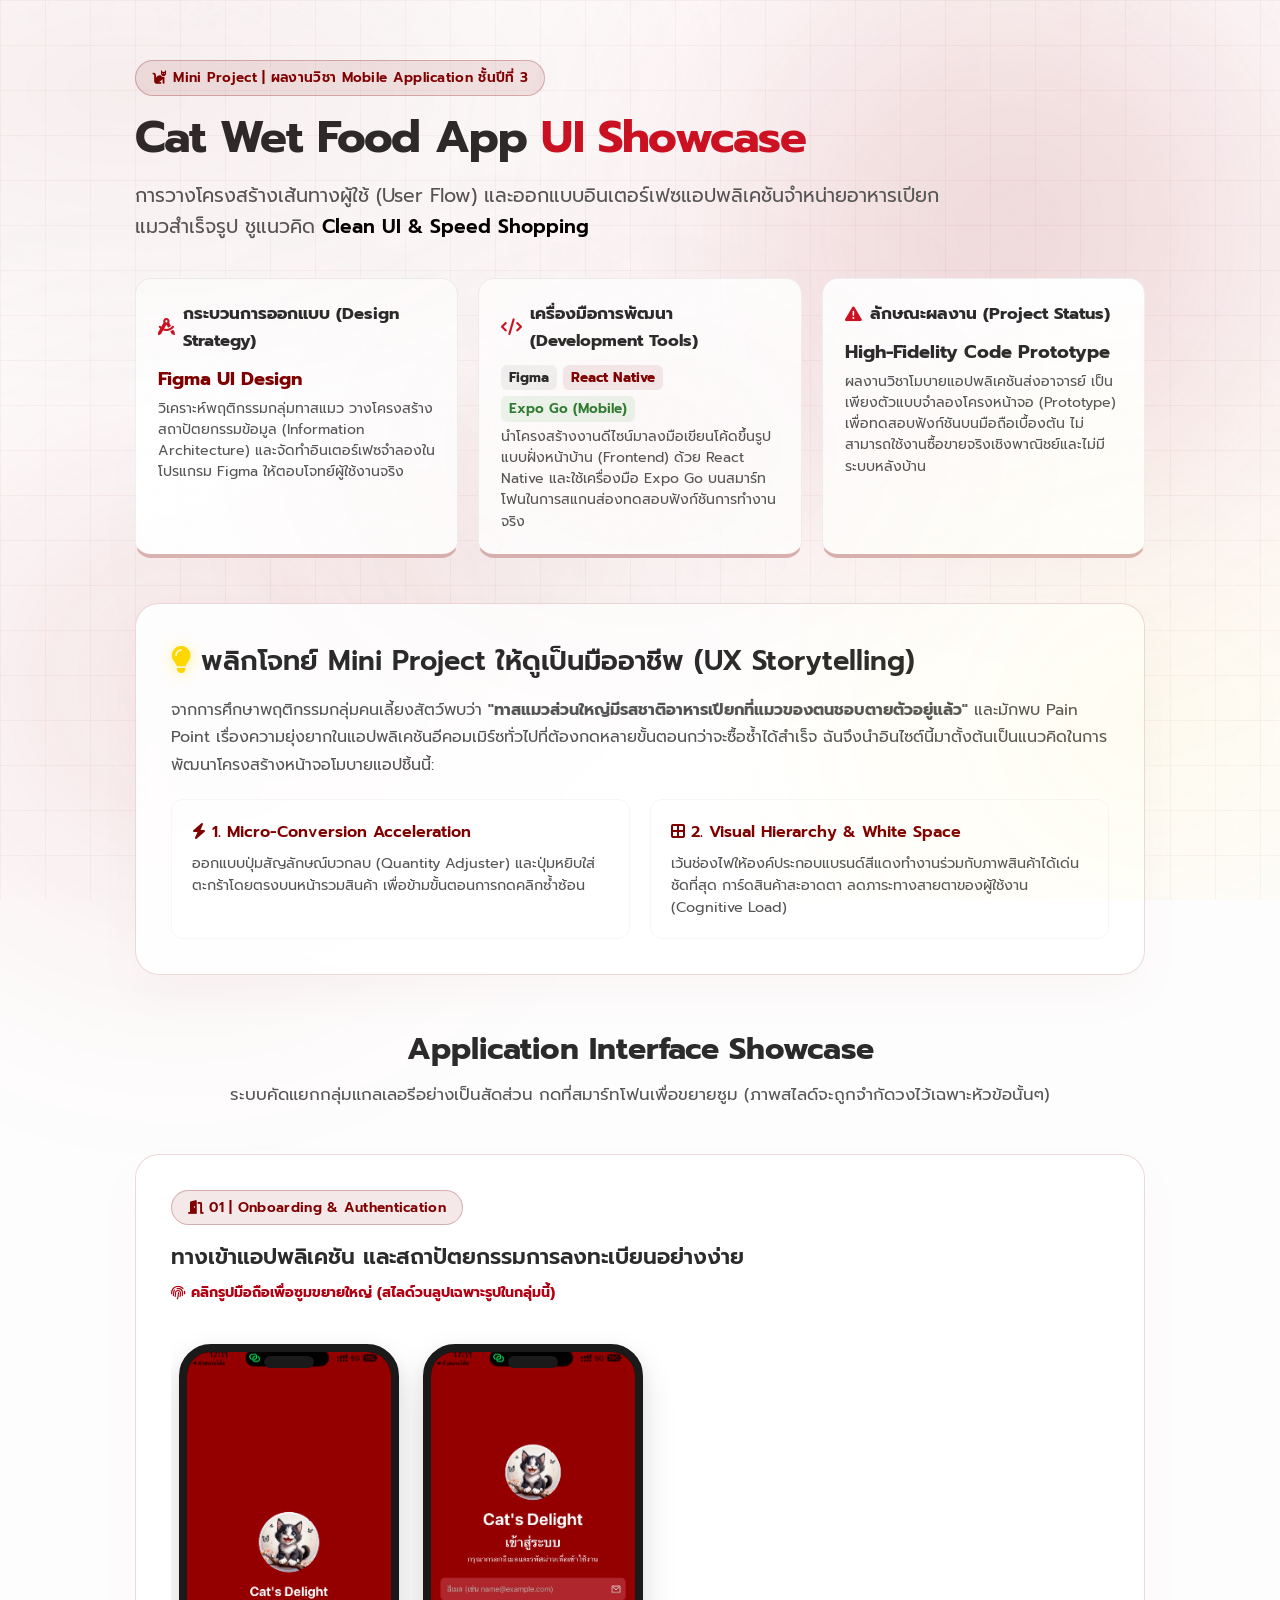
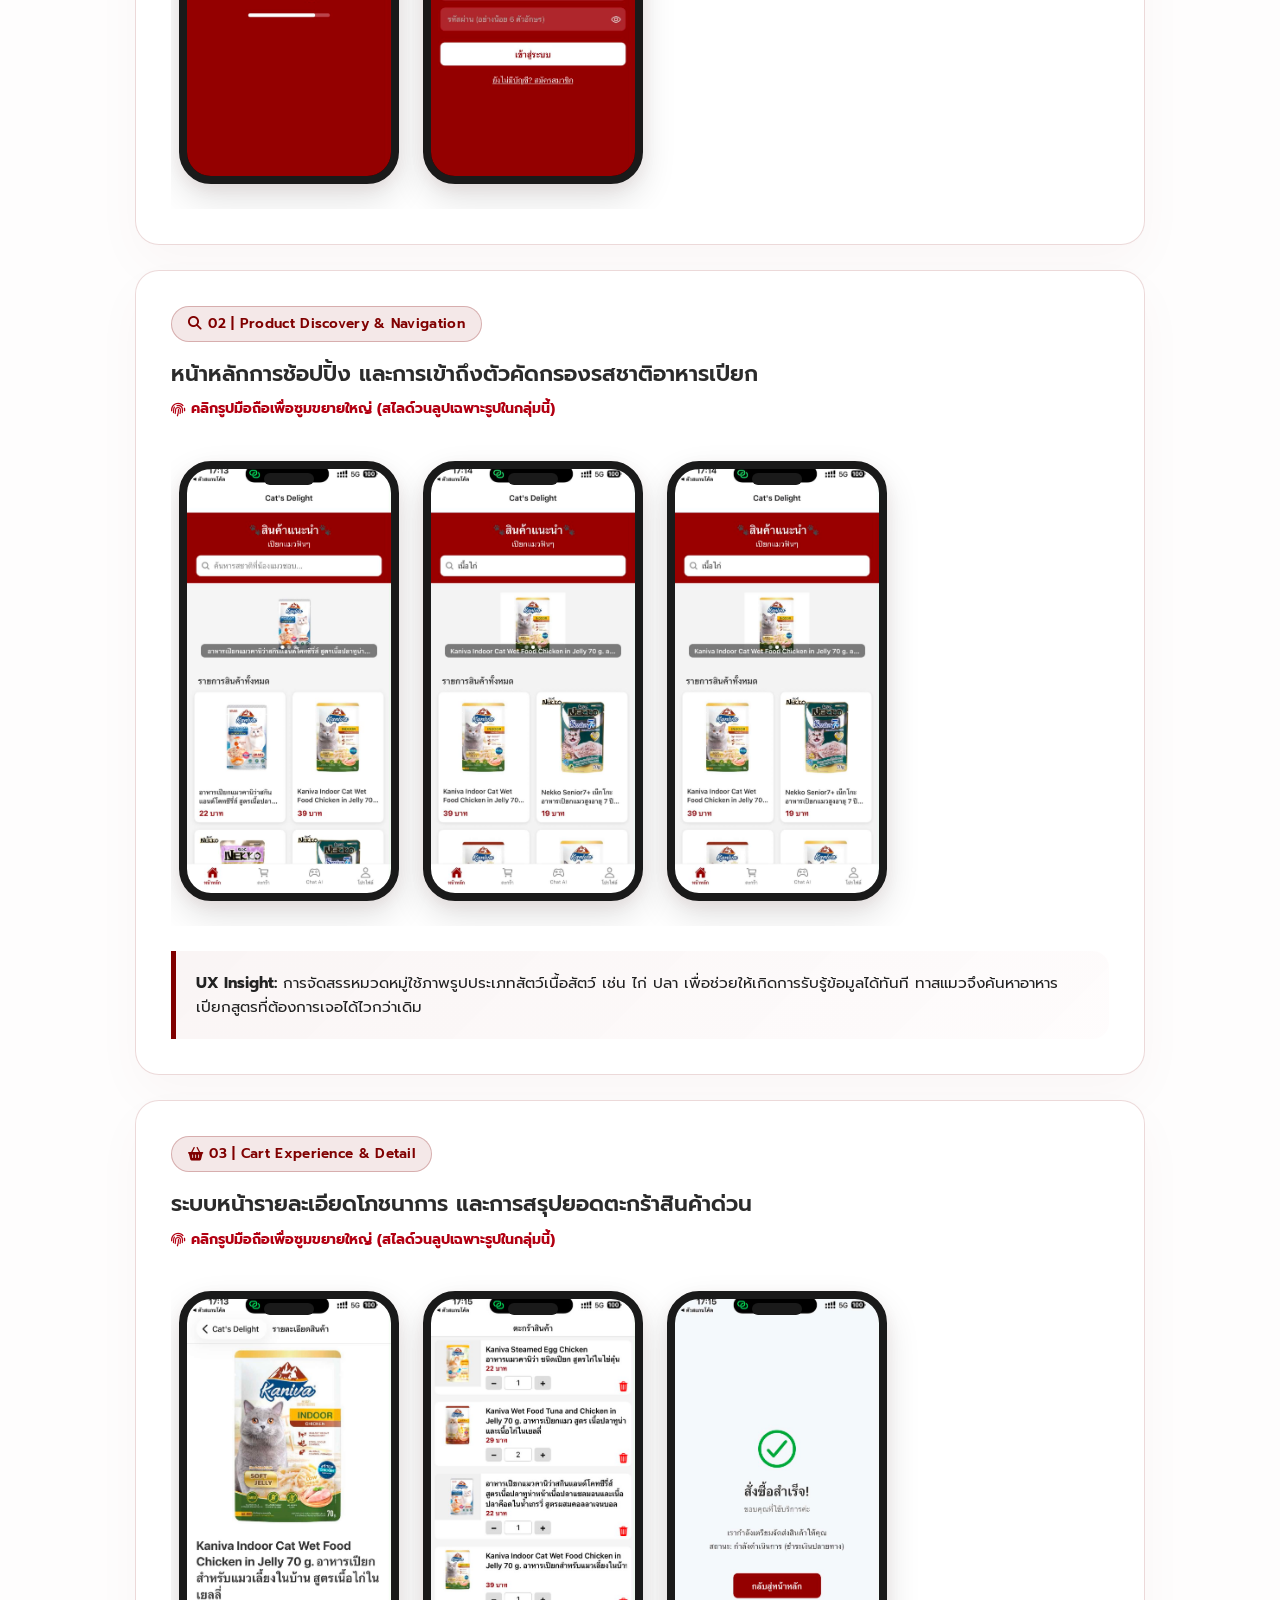
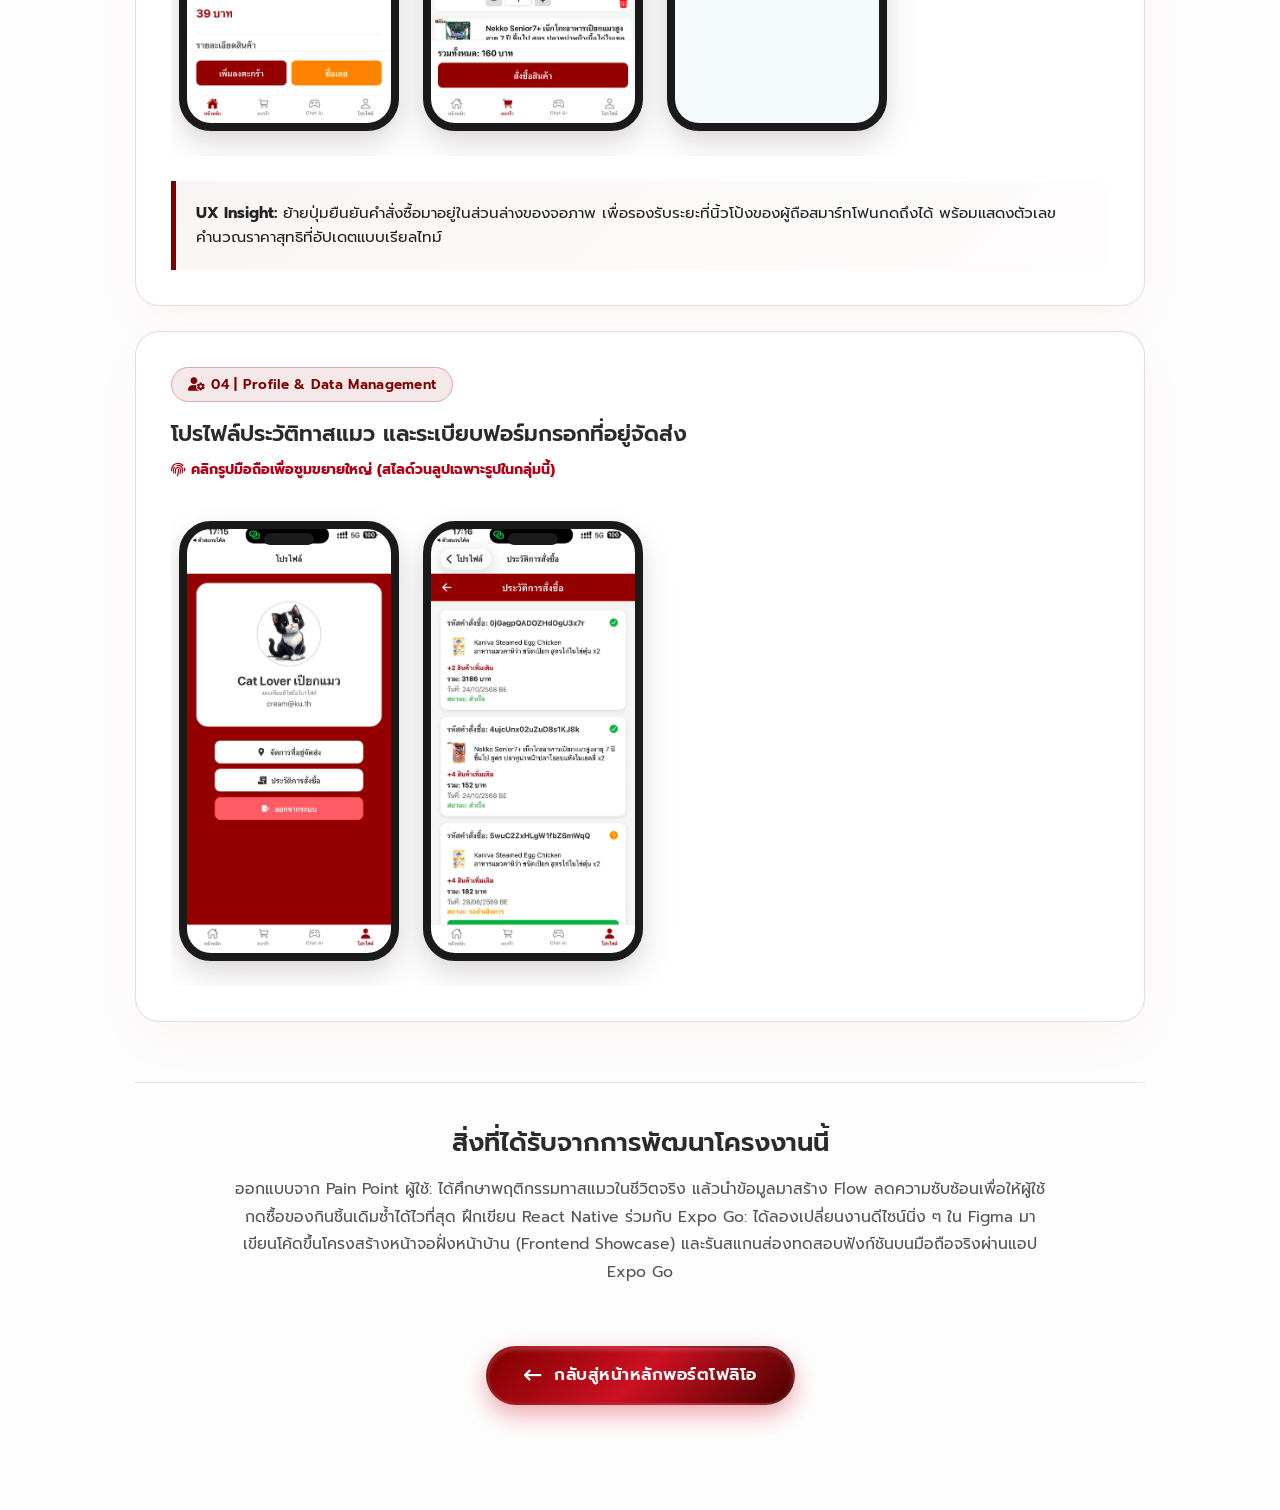
==== project-petfood.html @ 8b627452 "Add files via upload" ====
<!DOCTYPE html>
<html lang="th">
<head>
    <meta charset="UTF-8">
    <meta name="viewport" content="width=device-width, initial-scale=1.0">
    <title>Project: Mobile Application - Cat Wet Food Shop</title>
    <link rel="stylesheet" href="style.css">
    <link rel="preconnect" href="https://fonts.googleapis.com">
    <link rel="preconnect" href="https://fonts.gstatic.com" crossorigin>
    <link href="https://fonts.googleapis.com/css2?family=Prompt:wght@300;400;500;600;700&display=swap" rel="stylesheet">
    <link rel="stylesheet" href="https://cdnjs.cloudflare.com/ajax/libs/font-awesome/6.4.0/css/all.min.css">
    <style>
        /* ================= PREMIUM RED & WHITE INTERACTIVE THEME (ULTRA VISIBILITY) ================= */
        :root {
            --pet-red-dark: #4a0000;
            --pet-red: #800000;
            --pet-red-light: #cc1122;
            --pet-red-glow: rgba(204, 17, 34, 0.3);
            --bg-light: #fefdfd;
            --text-dark: #111111;
            --text-muted: #444444;
            --glass-bg: rgba(255, 255, 255, 0.88);
            --glass-border: rgba(128, 0, 0, 0.15); /* ปรับกรอบกระจกให้เข้มขึ้น */
        }

        body {
            background-color: var(--bg-light);
            color: var(--text-dark);
            font-family: 'Prompt', sans-serif;
            overflow-x: hidden;
            position: relative;
        }

        /* ================= HIGH-END LIVE BACKGROUND ANIMATIONS (ENHANCED CONTRAST) ================= */
        /* ปรับสีบลอบออร่า (Liquid Mesh Blobs) ให้เข้มข้นขึ้น เพิ่มความเด่นชัดในการมองเห็น */
        .pro-bg-glow {
            position: fixed;
            border-radius: 50%;
            filter: blur(120px); /* ลด blur ลงเล็กน้อยเพื่อให้สีเกาะกลุ่มเข้มขึ้น */
            z-index: -2;
            opacity: 0.85; /* เพิ่มความทึบแสงจาก 0.6 เป็น 0.85 ให้เห็นอนิเมชันวิ่งชัดเจน */
            mix-blend-mode: multiply;
            pointer-events: none;
        }
        .pro-blob-1 {
            width: 700px;
            height: 700px;
            background: radial-gradient(circle, rgba(128,0,0,0.22) 0%, rgba(204,11,34,0.08) 60%, rgba(255,255,255,0) 100%);
            top: -120px;
            right: -80px;
            animation: fluidMove1 20s infinite alternate ease-in-out;
        }
        .pro-blob-2 {
            width: 600px;
            height: 600px;
            background: radial-gradient(circle, rgba(204,11,34,0.16) 0%, rgba(128,0,0,0.06) 50%, rgba(255,255,255,0) 100%);
            bottom: -80px;
            left: -120px;
            animation: fluidMove2 25s infinite alternate ease-in-out;
        }
        .pro-blob-3 {
            width: 450px;
            height: 450px;
            background: radial-gradient(circle, rgba(128,0,0,0.14) 0%, rgba(255,255,255,0) 70%);
            top: 35%;
            left: 20%;
            animation: fluidMove1 16s infinite alternate-reverse ease-in-out;
        }

        @keyframes fluidMove1 {
            0% { transform: translate(0px, 0px) scale(1) rotate(0deg); }
            50% { transform: translate(70px, -50px) scale(1.15) rotate(120deg); }
            100% { transform: translate(-40px, 60px) scale(0.9) rotate(240deg); }
        }
        @keyframes fluidMove2 {
            0% { transform: translate(0px, 0px) scale(1.15) rotate(0deg); }
            50% { transform: translate(-60px, 70px) scale(0.85) rotate(-90deg); }
            100% { transform: translate(50px, -40px) scale(1.08) rotate(180deg); }
        }

        /* ปรับตารางเส้นกริดให้เข้มขึ้น ชัดเจนแบบโปร (Cyber Mesh Backdrop) */
        .cyber-grid-overlay {
            position: fixed;
            top: 0;
            left: 0;
            width: 100%;
            height: 100%;
            background-image: linear-gradient(rgba(128, 0, 0, 0.035) 1px, transparent 1px), linear-gradient(90deg, rgba(128, 0, 0, 0.035) 1px, transparent 1px);
            background-size: 45px 45px;
            z-index: -1;
            pointer-events: none;
            animation: gridScroll 35s linear infinite; /* เร่งความเร็วขึ้นนิดหน่อยให้เห็นการเคลื่อนตัว */
        }
        @keyframes gridScroll {
            0% { background-position: 0 0; }
            100% { background-position: 0 1000px; }
        }

        /* ปรับไอคอนลอยละล่องให้เข้มขึ้น ชัดเจนขึ้น (Interactive Flying Floating Particles) */
        .floating-cat-icon {
            position: fixed;
            color: rgba(128, 0, 0, 0.09); /* เพิ่ม Opacity จาก 0.03 เป็น 0.09 มองเห็นเป็นรูปร่างชัดขึ้นมาก */
            pointer-events: none;
            z-index: -1;
            animation: floatAnim 14s infinite linear;
        }
        @keyframes floatAnim {
            0% { transform: translateY(110vh) rotate(0deg) translateX(0); opacity: 0; }
            10% { opacity: 1; }
            90% { opacity: 1; }
            100% { transform: translateY(-10vh) rotate(360deg) translateX(60px); opacity: 0; }
        }

        /* ================= LAYOUT & CARDS GLASSMORPHISM ================= */
        .glass-card {
            background: var(--glass-bg);
            backdrop-filter: blur(18px);
            -webkit-backdrop-filter: blur(18px);
            border: 1px solid var(--glass-border);
            border-radius: 24px;
            padding: 35px;
            box-shadow: 0 20px 50px rgba(128, 0, 0, 0.03);
            transition: all 0.4s cubic-bezier(0.165, 0.84, 0.44, 1);
            position: relative;
            overflow: hidden;
        }
        /* ลำแสงวิ่งพาด (Light Ray Hover Effect) ปรับให้เห็นชัดเจนขึ้น */
        .glass-card::before {
            content: '';
            position: absolute;
            top: 0;
            left: -100%;
            width: 100%;
            height: 100%;
            background: linear-gradient(90deg, transparent, rgba(255, 255, 255, 0.6), transparent);
            transition: 0.5s ease-in-out;
        }
        .glass-card:hover::before {
            left: 100%;
        }
        .glass-card:hover {
            transform: translateY(-6px);
            box-shadow: 0 35px 70px rgba(128, 0, 0, 0.08);
            border-color: rgba(128, 0, 0, 0.35); /* เร่งสีขอบตอน hover ให้เข้มเด่น */
        }

        .pet-tag {
            background: rgba(128, 0, 0, 0.09);
            color: var(--pet-red);
            border: 1px solid rgba(128, 0, 0, 0.25);
            padding: 6px 16px;
            border-radius: 30px;
            font-size: 0.85rem;
            display: inline-flex;
            align-items: center;
            gap: 6px;
            margin-bottom: 15px;
            font-weight: 600;
            letter-spacing: 0.3px;
        }

        /* Meta Grid Enhancement */
        .project-meta-grid {
            display: grid;
            grid-template-columns: repeat(auto-fit, minmax(240px, 1fr));
            gap: 20px;
            margin: 35px 0;
        }
        .meta-card {
            background: rgba(255, 255, 255, 0.95);
            border: 1px solid rgba(0, 0, 0, 0.06);
            border-radius: 16px;
            padding: 22px;
            transition: all 0.3s cubic-bezier(0.175, 0.885, 0.32, 1.275);
            border-bottom: 4px solid rgba(128, 0, 0, 0.3);
        }
        .meta-card:hover {
            transform: translateY(-5px) scale(1.025);
            border-bottom-color: var(--pet-red-light);
            box-shadow: 0 15px 35px rgba(128, 0, 0, 0.1);
        }

        /* UX Highlight Interactive Callout */
        .ux-insight-box {
            background: linear-gradient(135deg, rgba(128,0,0,0.04) 0%, rgba(204,17,34,0.01) 100%);
            border-left: 5px solid var(--pet-red);
            padding: 20px;
            margin-top: 25px;
            border-radius: 0 16px 16px 0;
            color: #222222;
            font-size: 0.95rem;
            position: relative;
        }

        /* ================= HORIZONTAL SMARTPHONE FRAME CAROUSEL ================= */
        .mobile-carousel-container {
            display: flex;
            gap: 24px;
            overflow-x: auto;
            padding: 25px 8px;
            scrollbar-width: thin;
            -webkit-overflow-scrolling: touch;
            scroll-snap-type: x proximity;
        }
        .mobile-carousel-container::-webkit-scrollbar {
            height: 8px;
        }
        .mobile-carousel-container::-webkit-scrollbar-track {
            background: rgba(0,0,0,0.04);
            border-radius: 10px;
        }
        .mobile-carousel-container::-webkit-scrollbar-thumb {
            background: rgba(128,0,0,0.25); /* เพิ่มความเข้มแถบสกรอลล์ให้มองเห็นชัดขึ้น */
            border-radius: 10px;
            transition: all 0.3s;
        }
        .mobile-carousel-container::-webkit-scrollbar-thumb:hover {
            background: var(--pet-red-light);
        }

        /* กรอบจำลองสมาร์ทโฟนระดับ High-End */
        .mobile-phone-frame {
            height: 440px;
            width: 220px;
            flex-shrink: 0;
            background: #000000;
            border: 8px solid #1a1a1a; 
            border-radius: 32px;
            overflow: hidden;
            box-shadow: 0 15px 35px rgba(0, 0, 0, 0.12), 0 5px 15px rgba(128, 0, 0, 0.06);
            cursor: pointer;
            transition: all 0.4s cubic-bezier(0.165, 0.84, 0.44, 1);
            position: relative;
            scroll-snap-align: start;
        }
        .mobile-phone-frame::after {
            content: '';
            position: absolute;
            top: 4px;
            left: 50%;
            transform: translateX(-50%);
            width: 50px;
            height: 12px;
            background: #1a1a1a;
            border-radius: 10px;
            z-index: 10;
        }
        .mobile-phone-frame:hover {
            transform: translateY(-8px) scale(1.03);
            border-color: #111;
            box-shadow: 0 25px 50px rgba(128, 0, 0, 0.22), 0 0 0 4px var(--pet-red-glow);
        }
        .mobile-phone-frame img {
            width: 100%;
            height: 100%;
            object-fit: cover;
            transition: transform 0.5s ease;
        }
        .mobile-phone-frame:hover img {
            transform: scale(1.02);
        }

        /* Gallery Sections Separation Styling */
        .screenshot-item {
            margin-bottom: 25px;
        }

        /* ปรับอนิเมชันข้อความกะพริบแจ้งเตือน ให้สีแดงเข้มขึ้นกระตุ้นสายตาเด่นชัดมาก */
        .action-hint {
            color: #b30012; 
            font-size: 0.88rem;
            font-weight: 700;
            margin-bottom: 15px;
            display: inline-flex;
            align-items: center;
            gap: 6px;
            animation: pulseGlow 1.8s infinite alternate;
        }
        @keyframes pulseGlow {
            0% { opacity: 0.65; transform: translateX(0); filter: drop-shadow(0 0 0px transparent); }
            100% { opacity: 1; transform: translateX(5px); filter: drop-shadow(0 2px 4px rgba(179,0,18,0.2)); }
        }

        /* ================= PREMIUM BACK TO HOME BUTTON (COLORFUL & VIBRANT) ================= */
        .bottom-nav-container {
            margin-top: 60px;
            display: flex;
            justify-content: center;
            align-items: center;
            padding-bottom: 20px;
        }
        .btn-back-home {
            display: inline-flex;
            align-items: center;
            gap: 12px;
            background: linear-gradient(135deg, #800000 0%, #cc1122 50%, #4a0000 100%);
            color: #ffffff !important;
            text-decoration: none;
            padding: 14px 36px;
            border-radius: 50px;
            font-weight: 600;
            font-size: 1.05rem;
            letter-spacing: 0.5px;
            box-shadow: 0 10px 25px rgba(204, 17, 34, 0.35), inset 0 2px 4px rgba(255, 255, 255, 0.2);
            transition: all 0.4s cubic-bezier(0.175, 0.885, 0.32, 1.275);
            border: 2px solid rgba(255, 255, 255, 0.1);
            position: relative;
            overflow: hidden;
        }
        .btn-back-home::before {
            content: '';
            position: absolute;
            top: 0;
            left: -100%;
            width: 100%;
            height: 100%;
            background: linear-gradient(90deg, transparent, rgba(255, 255, 255, 0.3), transparent);
            transition: 0.6s ease;
        }
        .btn-back-home:hover::before {
            left: 100%;
        }
        .btn-back-home:hover {
            transform: translateY(-5px) scale(1.04);
            box-shadow: 0 15px 35px rgba(204, 17, 34, 0.5), 0 0 0 4px rgba(204, 17, 34, 0.25);
            background: linear-gradient(135deg, #cc1122 0%, #800000 50%, #cc1122 100%);
        }
        .btn-back-home i {
            transition: transform 0.3s ease;
            font-size: 1.1rem;
        }
        .btn-back-home:hover i {
            transform: translateX(-6px);
        }

    </style>
</head>
<body>

    <!-- Professional Live Animated Ambient Backgrounds -->
    <div class="cyber-grid-overlay"></div>
    <div class="pro-bg-glow pro-blob-1"></div>
    <div class="pro-bg-glow pro-blob-2"></div>
    <div class="pro-bg-glow pro-blob-3"></div>

    <!-- Generated Flying Ambient Icons via JavaScript below -->
    <div id="ambient-particles-container"></div>

    <main class="container" style="max-width: 1050px; margin: 0 auto; padding: 60px 20px;">
        


        <!-- Header Hero Profile Area -->
        <section class="project-header" style="margin-bottom: 45px;">
            <span class="pet-tag"><i class="fa-solid fa-cat"></i> Mini Project | ผลงานวิชา Mobile Application ชั้นปีที่ 3</span>
            <h1 style="font-size: 2.8rem; font-weight: 700; margin-bottom: 15px; color: var(--text-main); letter-spacing: -0.8px; line-height: 1.2;">
                Cat Wet Food App <span style="color: var(--pet-red-light);">UI Showcase</span>
            </h1>
            <p style="font-size: 1.2rem; color: var(--text-light); max-width: 820px; line-height: 1.65; font-weight: 400;">
                การวางโครงสร้างเส้นทางผู้ใช้ (User Flow) และออกแบบอินเตอร์เฟซแอปพลิเคชันจำหน่ายอาหารเปียกแมวสำเร็จรูป ชูแนวคิด <span style="font-weight:600; color:#000;">Clean UI & Speed Shopping</span> 
            
                                                <div class="project-meta-grid">
                <div class="meta-card">
                    <h4 style="color: var(--text-main); margin-bottom: 10px; font-weight: 700; font-size: 1.05rem; display: flex; align-items: center; gap: 8px;">
                        <i class="fa-solid fa-compass-drafting" style="color: var(--pet-red-light);"></i> กระบวนการออกแบบ (Design Strategy)
                    </h4>
                    <p style="font-weight: 700; color: var(--pet-red); font-size: 1.15rem; margin-bottom: 4px;">Figma UI Design</p>
                    <p style="font-size: 0.88rem; font-weight: 400; color: var(--text-light); line-height: 1.5;">วิเคราะห์พฤติกรรมกลุ่มทาสแมว วางโครงสร้างสถาปัตยกรรมข้อมูล (Information Architecture) และจัดทำอินเตอร์เฟซจำลองในโปรแกรม Figma ให้ตอบโจทย์ผู้ใช้งานจริง</p>
                </div>
                <div class="meta-card">
                    <h4 style="color: var(--text-main); margin-bottom: 10px; font-weight: 700; font-size: 1.05rem; display: flex; align-items: center; gap: 8px;">
                        <i class="fa-solid fa-code" style="color: var(--pet-red-light);"></i> เครื่องมือการพัฒนา (Development Tools)
                    </h4>
                    <p style="font-weight: 700; font-size: 1.12rem; color: var(--text-main); margin-bottom: 4px; display: flex; flex-wrap: wrap; gap: 6px;">
                        <span style="background: rgba(0,0,0,0.05); padding: 2px 8px; border-radius: 6px; font-size: 0.85rem;">Figma</span>
                        <span style="background: rgba(128,0,0,0.08); color: var(--pet-red); padding: 2px 8px; border-radius: 6px; font-size: 0.85rem;">React Native</span>
                        <span style="background: rgba(76, 175, 80, 0.1); color: #2e7d32; padding: 2px 8px; border-radius: 6px; font-size: 0.85rem; font-weight: 600;">Expo Go (Mobile)</span>
                    </p>
                    <p style="font-size: 0.88rem; color: var(--text-light); line-height: 1.5;">นำโครงสร้างงานดีไซน์มาลงมือเขียนโค้ดขึ้นรูปแบบฝั่งหน้าบ้าน (Frontend) ด้วย React Native และใช้เครื่องมือ Expo Go บนสมาร์ทโฟนในการสแกนส่องทดสอบฟังก์ชันการทำงานจริง</p>
                </div>
                <div class="meta-card">
                    <h4 style="color: var(--text-main); margin-bottom: 10px; font-weight: 700; font-size: 1.05rem; display: flex; align-items: center; gap: 8px;">
                        <i class="fa-solid fa-triangle-exclamation" style="color: var(--pet-red-light);"></i> ลักษณะผลงาน (Project Status)
                    </h4>
                    <p style="font-weight: 700; font-size: 1.15rem; color: var(--text-main); margin-bottom: 4px;">High-Fidelity Code Prototype</p>
                    <p style="font-size: 0.88rem; color: var(--text-light); line-height: 1.5;">ผลงานวิชาโมบายแอปพลิเคชันส่งอาจารย์ เป็นเพียงตัวแบบจำลองโครงหน้าจอ (Prototype) เพื่อทดสอบฟังก์ชันบนมือถือเบื้องต้น ไม่สามารถใช้งานซื้อขายจริงเชิงพาณิชย์และไม่มีระบบหลังบ้าน</p>
                </div>
            </div>
        </section>

        <!-- UX Problem Solving Block -->
        <section class="glass-card" style="margin-bottom: 50px;">
            <h2 style="font-size: 1.7rem; color: var(--text-main); margin-bottom: 15px; font-weight: 600; display: flex; align-items: center; gap: 10px;">
                <i class="fa-solid fa-lightbulb" style="color: #FFD700; filter: drop-shadow(0 2px 8px rgba(255,215,0,0.4));"></i> พลิกโจทย์ Mini Project ให้ดูเป็นมืออาชีพ (UX Storytelling)
            </h2>
            <p style="margin-bottom: 15px; color: var(--text-light); line-height: 1.7;">
                จากการศึกษาพฤติกรรมกลุ่มคนเลี้ยงสัตว์พบว่า <strong>"ทาสแมวส่วนใหญ่มีรสชาติอาหารเปียกที่แมวของตนชอบตายตัวอยู่แล้ว"</strong> และมักพบ Pain Point เรื่องความยุ่งยากในแอปพลิเคชันอีคอมเมิร์ซทั่วไปที่ต้องกดหลายขั้นตอนกว่าจะซื้อซ้ำได้สำเร็จ ฉันจึงนำอินไซต์นี้มาตั้งต้นเป็นแนวคิดในการพัฒนาโครงสร้างหน้าจอโมบายแอปชิ้นนี้:
            </p>
            <div style="display: grid; grid-template-columns: repeat(auto-fit, minmax(280px, 1fr)); gap: 20px; margin-top: 20px;">
                <div style="background: rgba(255,255,255,0.6); padding: 20px; border-radius: 12px; border: 1px solid rgba(0,0,0,0.03);">
                    <h5 style="color: var(--pet-red); font-weight: 600; margin-bottom: 8px; font-size: 1rem;"><i class="fa-solid fa-bolt"></i> 1. Micro-Conversion Acceleration</h5>
                    <p style="font-size: 0.9rem; color: var(--text-light); line-height: 1.5;">ออกแบบปุ่มสัญลักษณ์บวกลบ (Quantity Adjuster) และปุ่มหยิบใส่ตะกร้าโดยตรงบนหน้ารวมสินค้า เพื่อข้ามขั้นตอนการกดคลิกซ้ำซ้อน</p>
                </div>
                <div style="background: rgba(255,255,255,0.6); padding: 20px; border-radius: 12px; border: 1px solid rgba(0,0,0,0.03);">
                    <h5 style="color: var(--pet-red); font-weight: 600; margin-bottom: 8px; font-size: 1rem;"><i class="fa-solid fa-border-all"></i> 2. Visual Hierarchy & White Space</h5>
                    <p style="font-size: 0.9rem; color: var(--text-light); line-height: 1.5;">เว้นช่องไฟให้องค์ประกอบแบรนด์สีแดงทำงานร่วมกับภาพสินค้าได้เด่นชัดที่สุด การ์ดสินค้าสะอาดตา ลดภาระทางสายตาของผู้ใช้งาน (Cognitive Load)</p>
                </div>
            </div>
        </section>

        <!-- Directory Directory Catalog Section -->
        <section class="project-showcase">
            <h2 style="font-size: 1.9rem; text-align: center; margin-bottom: 8px; font-weight: 700; color: var(--text-main);">
                Application Interface Showcase
            </h2>
            <p style="text-align: center; color: var(--text-light); margin-bottom: 45px; font-size: 1.05rem;">
                ระบบคัดแยกกลุ่มแกลเลอรีอย่างเป็นสัดส่วน กดที่สมาร์ทโฟนเพื่อขยายซูม (ภาพสไลด์จะถูกจำกัดวงไว้เฉพาะหัวข้อนั้นๆ)
            </p>

            <div class="screenshot-gallery">

                <!-- 01 | Onboarding & Authentication Flow -->
                <div class="glass-card screenshot-item" data-gallery-group="01">
                    <span class="pet-tag"><i class="fa-solid fa-door-open"></i> 01 | Onboarding & Authentication</span>
                    <h3 style="color: var(--text-main); margin-bottom: 6px; font-size: 1.35rem; font-weight: 600;">ทางเข้าแอปพลิเคชัน และสถาปัตยกรรมการลงทะเบียนอย่างง่าย</h3>
                    <p class="action-hint"><i class="fa-solid fa-fingerprint"></i> คลิกรูปมือถือเพื่อซูมขยายใหญ่ (สไลด์วนลูปเฉพาะรูปในกลุ่มนี้)</p>
                    
                    <div class="mobile-carousel-container">
                        <div class="mobile-phone-frame"><img src="imacat/แมวโหลด.jpg" alt="Onboarding Screen - หน้าจอเปิดต้อนรับแสดงเอกลักษณ์แบรนด์"></div>
                        <div class="mobile-phone-frame"><img src="imacat/เข้าสู่ระบบแมว.jpg" alt="Login Screen - หน้าต่างเข้าสู่ระบบเน้นความคลีน สบายตา กรอกข้อมูลสั้นกระชับ"></div>
                    </div>
                
                        
                </div>

                <!-- 02 | Product Discovery & Merchandising -->
                <div class="glass-card screenshot-item" data-gallery-group="02">
                    <span class="pet-tag"><i class="fa-solid fa-magnifying-glass"></i> 02 | Product Discovery & Navigation</span>
                    <h3 style="color: var(--text-main); margin-bottom: 6px; font-size: 1.35rem; font-weight: 600;">หน้าหลักการช้อปปิ้ง และการเข้าถึงตัวคัดกรองรสชาติอาหารเปียก</h3>
                    <p class="action-hint"><i class="fa-solid fa-fingerprint"></i> คลิกรูปมือถือเพื่อซูมขยายใหญ่ (สไลด์วนลูปเฉพาะรูปในกลุ่มนี้)</p>
                    
                    <div class="mobile-carousel-container">
                        <div class="mobile-phone-frame"><img src="imacat/หน้าแรก.jpg" alt="Home Store Screen - หน้าร้านค้าหลักพร้อมสไลเดอร์แบนเนอร์โปรโมชัน"></div>
                        <div class="mobile-phone-frame"><img src="imacat/ค้นหา.jpg" alt="Category Grid - เมนูฟิลเตอร์อัจฉริยะ คัดแยกตามประเภทเนื้อสัตว์และสูตรโภชนาการ"></div>
                        <div class="mobile-phone-frame"><img src="imacat/ค้นหา.jpg" alt="Product Search Listing - หน้ารายการสินค้าผลลัพธ์การค้นหา จัดเรียงแบบกริดคู่อ่านง่าย"></div>
                    </div>
                    
                    <div class="ux-insight-box">
                        <strong>UX Insight:</strong> การจัดสรรหมวดหมู่ใช้ภาพรูปประเภทสัตว์เนื้อสัตว์ เช่น ไก่ ปลา  เพื่อช่วยให้เกิดการรับรู้ข้อมูลได้ทันที ทาสแมวจึงค้นหาอาหารเปียกสูตรที่ต้องการเจอได้ไวกว่าเดิม
                    </div>
                </div>

                <!-- 03 | Transactional Smart Cart -->
                <div class="glass-card screenshot-item" data-gallery-group="03">
                    <span class="pet-tag"><i class="fa-solid fa-basket-shopping"></i> 03 | Cart Experience & Detail</span>
                    <h3 style="color: var(--text-main); margin-bottom: 6px; font-size: 1.35rem; font-weight: 600;">ระบบหน้ารายละเอียดโภชนาการ และการสรุปยอดตะกร้าสินค้าด่วน</h3>
                    <p class="action-hint"><i class="fa-solid fa-fingerprint"></i> คลิกรูปมือถือเพื่อซูมขยายใหญ่ (สไลด์วนลูปเฉพาะรูปในกลุ่มนี้)</p>
                    
                    <div class="mobile-carousel-container">
                        <div class="mobile-phone-frame"><img src="imacat/รายละเอียดอาการแมว.jpg" alt="Product Detail Screen - หน้าจอข้อมูลสินค้า แจกแจงสารอาหารชัดเจน"></div>
                        <div class="mobile-phone-frame"><img src="imacat/ตะกร้า.jpg" alt="Shopping Cart - ตะกร้าสินค้าสรุปราคารวมสุทธิและพร้อมสั่งซื้อ"></div>
                        <div class="mobile-phone-frame"><img src="imacat/ซื้อสำเร็จ.jpg" alt="Shopping Cart  - หน้าจอที่แสดงบอกใช้ผู้ใช้ให้ทราบว่าได้ทำการสั่งซื้อแล้วรอจ่ายตังปลายทางและรับของได้เลย"></div>
                    </div>
                    
                    <div class="ux-insight-box">
                        <strong>UX Insight:</strong> ย้ายปุ่มยืนยันคำสั่งซื้อมาอยู่ในส่วนล่างของจอภาพ เพื่อรองรับระยะที่นิ้วโป้งของผู้ถือสมาร์ทโฟนกดถึงได้ พร้อมแสดงตัวเลขคำนวณราคาสุทธิที่อัปเดตแบบเรียลไทม์
                    </div>
                </div>

                <!-- 04 | User Dashboard & Personalization -->
                <div class="glass-card screenshot-item" data-gallery-group="04">
                    <span class="pet-tag"><i class="fa-solid fa-user-gear"></i> 04 | Profile & Data Management</span>
                    <h3 style="color: var(--text-main); margin-bottom: 6px; font-size: 1.35rem; font-weight: 600;">โปรไฟล์ประวัติทาสแมว และระเบียบฟอร์มกรอกที่อยู่จัดส่ง</h3>
                    <p class="action-hint"><i class="fa-solid fa-fingerprint"></i> คลิกรูปมือถือเพื่อซูมขยายใหญ่ (สไลด์วนลูปเฉพาะรูปในกลุ่มนี้)</p>
                    
                    <div class="mobile-carousel-container">
                        <div class="mobile-phone-frame"><img src="imacat/โปรไฟล์.jpg" alt="User Profile Hub - ศูนย์รวมข้อมูลบัญชีผู้ใช้งาน ประวัติการซื้อ และการตั้งค่าความปลอดภัย"></div>
                        <div class="mobile-phone-frame"><img src="imacat/ประวัติการซื้อเปียก.jpg" alt="หน้าประวัติการสั่งซื้อของลูกค้า"></div>
                    </div>
                    
                </div>

            </div>
        </section>

        <!-- Project conclusion -->
        <section style="margin-top: 60px; padding-top: 40px; border-top: 1px solid rgba(128,0,0,0.1); text-align: center;" class="screenshot-item">
            <h3 style="font-size: 1.6rem; color: var(--text-main); margin-bottom: 12px; font-weight: 600;">สิ่งที่ได้รับจากการพัฒนาโครงงานนี้</h3>
            <p style="max-width: 820px; margin: 0 auto; color: var(--text-light); line-height: 1.75; font-size: 0.98rem;">
                ออกแบบจาก Pain Point ผู้ใช้: ได้ศึกษาพฤติกรรมทาสแมวในชีวิตจริง แล้วนำข้อมูลมาสร้าง Flow ลดความซับซ้อนเพื่อให้ผู้ใช้กดซื้อของกินชิ้นเดิมซ้ำได้ไวที่สุด ฝึกเขียน React Native ร่วมกับ Expo Go: ได้ลองเปลี่ยนงานดีไซน์นิ่ง ๆ ใน Figma มาเขียนโค้ดขึ้นโครงสร้างหน้าจอฝั่งหน้าบ้าน (Frontend Showcase) และรันสแกนส่องทดสอบฟังก์ชันบนมือถือจริงผ่านแอป Expo Go 
            </p>
        </section>


        <!-- New Colorful & Vibrant Back to Home Button at the bottom -->
        <div class="bottom-nav-container screenshot-item">
            <a href="index.html" class="btn-back-home">
                <i class="fa-solid fa-arrow-left-long"></i> กลับสู่หน้าหลักพอร์ตโฟลิโอ
            </a>
        </div>
    </main>

    <!-- ================= PREMIUM LIGHTBOX MODAL WITH GROUP ISOLATION ================= -->
    <div id="lightboxModal" style="display: none; position: fixed; z-index: 99999; top: 0; left: 0; width: 100%; height: 100%; background-color: rgba(15, 10, 10, 0.97); justify-content: center; align-items: center; user-select: none; backdrop-filter: blur(12px); -webkit-backdrop-filter: blur(12px);">
        <span id="closeLightbox" style="position: absolute; top: 25px; right: 35px; color: #fff; font-size: 45px; font-weight: 300; cursor: pointer; transition: 0.25s; z-index: 100000;" onmouseover="this.style.color='var(--pet-red-light)'; this.style.transform='scale(1.1)'" onmouseout="this.style.color='#fff'; this.style.transform='scale(1)'">&times;</span>
        
        <a id="prevLightbox" style="position: absolute; left: 25px; color: #fff; font-size: 24px; font-weight: bold; cursor: pointer; padding: 15px; background: rgba(255,255,255,0.06); border: 1px solid rgba(255,255,255,0.1); border-radius: 50%; width: 55px; height: 55px; display: flex; justify-content: center; align-items: center; text-decoration: none; transition: 0.25s; z-index: 100000;" onmouseover="this.style.background='var(--pet-red-light)'; this.style.borderColor='var(--pet-red-light)';" onmouseout="this.style.background='rgba(255,255,255,0.06)'; this.style.borderColor='rgba(255,255,255,0.1)';">&#10094;</a>
        
        <div style="max-width: 85%; max-height: 85%; display: flex; flex-direction: column; align-items: center; justify-content: center;">
            <img id="lightboxImg" src="" alt="" style="max-width: 100%; max-height: 75vh; height: auto; object-fit: contain; border-radius: 20px; box-shadow: 0 25px 60px rgba(0,0,0,0.6); border: 6px solid #1c1c1c;">
            <div id="lightboxCaption" style="color: #f7fafc; margin-top: 20px; font-size: 1.02rem; text-align: center; font-family: 'Prompt', sans-serif; line-height: 1.6; max-width: 600px; font-weight: 400; filter: drop-shadow(0 2px 4px rgba(0,0,0,0.5));"></div>
        </div>
        
        <a id="nextLightbox" style="position: absolute; right: 25px; color: #fff; font-size: 24px; font-weight: bold; cursor: pointer; padding: 15px; background: rgba(255,255,255,0.06); border: 1px solid rgba(255,255,255,0.1); border-radius: 50%; width: 55px; height: 55px; display: flex; justify-content: center; align-items: center; text-decoration: none; transition: 0.25s; z-index: 100000;" onmouseover="this.style.background='var(--pet-red-light)'; this.style.borderColor='var(--pet-red-light)';" onmouseout="this.style.background='rgba(255,255,255,0.06)'; this.style.borderColor='rgba(255,255,255,0.1)';">&#10095;</a>
    </div>

    <!-- ================= PRO SCRIPT LOGIC ENGINE ================= -->
    <script>
        document.addEventListener("DOMContentLoaded", function() {
            // ---- 1. AMBIENT PARTICLES EFFECTS GENERATOR ----
            const particlesContainer = document.getElementById("ambient-particles-container");
            const icons = ["fa-cat", "fa-heart", "fa-paw", "fa-fish"];
            
            for(let i = 0; i < 18; i++) { // เพิ่มจำนวนอนุภาคเล็กน้อย
                const particle = document.createElement("i");
                const randomIcon = icons[Math.floor(Math.random() * icons.length)];
                particle.className = `fa-solid ${randomIcon} floating-cat-icon`;
                
                particle.style.left = `${Math.random() * 100}vw`;
                particle.style.fontSize = `${Math.random() * (35 - 16) + 16}px`;
                particle.style.animationDuration = `${Math.random() * (22 - 11) + 11}s`;
                particle.style.animationDelay = `${Math.random() * 6}s`;
                particle.style.opacity = `${Math.random() * (0.1 - 0.04) + 0.04}`;
                
                particlesContainer.appendChild(particle);
            }

            // ---- 2. ISOLATED LIGHTBOX ENGINE CAROUSEL ----
            const modal = document.getElementById("lightboxModal");
            const lightboxImg = document.getElementById("lightboxImg");
            const lightboxCaption = document.getElementById("lightboxCaption");
            const closeBtn = document.getElementById("closeLightbox");
            const prevBtn = document.getElementById("prevLightbox");
            const nextBtn = document.getElementById("nextLightbox");
            
            let currentGroupImages = [];
            let currentIndex = 0;
            
            const cardSections = document.querySelectorAll(".screenshot-item[data-gallery-group]");
            
            cardSections.forEach(section => {
                const frames = Array.from(section.querySelectorAll(".mobile-phone-frame img"));
                const groupTitle = section.querySelector(".pet-tag").textContent;
                
                frames.forEach((img, index) => {
                    img.parentElement.addEventListener("click", () => {
                        currentGroupImages = frames;
                        currentIndex = index;
                        openLightbox(groupTitle);
                    });
                });
            });
            
            function openLightbox(groupTitle) {
                if (currentGroupImages.length === 0) return;
                
                const activeImg = currentGroupImages[currentIndex];
                lightboxImg.src = activeImg.src;
                
                lightboxCaption.innerHTML = `
                    <span style="color:#ff4d4d; font-weight:600; font-size:0.9rem; letter-spacing:0.5px; text-transform:uppercase; background:rgba(255,255,255,0.08); padding:2px 10px; border-radius:10px; display:inline-block; margin-bottom:6px;">${groupTitle}</span><br>
                    <span style="font-weight:500; color:#fff;">${activeImg.alt || 'ภาพหน้าจออินเตอร์เฟซ'}</span><br>
                    <span style="font-size:0.82rem; color:#a0aec0; display:inline-block; margin-top:5px;">สไลด์หน้าย่อยที่ ${currentIndex + 1} จากทั้งหมด ${currentGroupImages.length} รูป</span>
                `;
                
                modal.style.display = "flex";
                document.body.style.overflow = "hidden";
            }
            
            function closeLightbox() {
                modal.style.display = "none";
                document.body.style.overflow = "auto";
            }
            
            function nextImage() {
                if (currentGroupImages.length === 0) return;
                currentIndex = (currentIndex + 1) % currentGroupImages.length;
                
                const currentSection = currentGroupImages[currentIndex].closest(".screenshot-item");
                const title = currentSection ? currentSection.querySelector(".pet-tag").textContent : "";
                openLightbox(title);
            }
            
            function prevImage() {
                if (currentGroupImages.length === 0) return;
                currentIndex = (currentIndex - 1 + currentGroupImages.length) % currentGroupImages.length;
                
                const currentSection = currentGroupImages[currentIndex].closest(".screenshot-item");
                const title = currentSection ? currentSection.querySelector(".pet-tag").textContent : "";
                openLightbox(title);
            }
            
            closeBtn.addEventListener("click", closeLightbox);
            nextBtn.addEventListener("click", nextImage);
            prevBtn.addEventListener("click", prevImage);
            
            modal.addEventListener("click", function(e) {
                if (e.target === modal) closeLightbox();
            });
            
            document.addEventListener("keydown", function(e) {
                if (modal.style.display === "flex") {
                    if (e.key === "Escape") closeLightbox();
                    if (e.key === "ArrowRight") nextImage();
                    if (e.key === "ArrowLeft") prevImage();
                }
            });
        });
    </script>
</body>
</html>
---- style.css ----
/* ================= VARIABLES & RESET ================= */
:root {
    --primary-color: #800000; /* แดงเลือดหมู */
    --primary-light: #a31526;
    --white: #ffffff;
    --bg-color: #fcfcfc;
    --text-main: #2b2b2b;
    --text-light: #555555;
    --gold: #FFD700;
    --gold-glow: rgba(255, 215, 0, 0.5);
}

* {
    margin: 0;
    padding: 0;
    box-sizing: border-box;
    font-family: 'Prompt', sans-serif;
    scroll-behavior: smooth;
}

body {
    background-color: var(--bg-color);
    color: var(--text-main);
    line-height: 1.6;
    overflow-x: hidden;
}

/* ================= HIGH-END LIQUID AURORA BACKGROUND ================= */
.bg-blob {
    position: fixed;
    border-radius: 50%;
    filter: blur(130px);
    z-index: -1;
    opacity: 0.4;
}

.blob-1 {
    width: 550px;
    height: 550px;
    background: radial-gradient(circle, #ff3344 0%, transparent 75%);
    top: -120px;
    left: -120px;
    animation: liquid-1 20s infinite alternate ease-in-out;
}

.blob-2 {
    width: 650px;
    height: 650px;
    background: radial-gradient(circle, var(--gold) 0%, transparent 75%);
    bottom: -150px;
    right: -150px;
    animation: liquid-2 24s infinite alternate ease-in-out;
    animation-delay: -6s;
}

.blob-3 {
    width: 450px;
    height: 450px;
    background: radial-gradient(circle, #a31526 0%, transparent 70%);
    top: 35%;
    left: 25%;
    opacity: 0.25;
    animation: liquid-3 18s infinite alternate ease-in-out;
    animation-delay: -3s;
}

@keyframes liquid-1 {
    0% { transform: translate(0, 0) scale(1) rotate(0deg); }
    100% { transform: translate(100px, 60px) scale(1.15) rotate(90deg); }
}
@keyframes liquid-2 {
    0% { transform: translate(0, 0) scale(1) rotate(0deg); }
    100% { transform: translate(-120px, -80px) scale(1.2) rotate(-90deg); }
}
@keyframes liquid-3 {
    0% { transform: translate(0, 0) scale(1); border-radius: 50%; }
    100% { transform: translate(-50px, 80px) scale(0.9); border-radius: 40% 60% 50% 50%; }
}

/* ================= GLASSMORPHISM ================= */
.glass-effect {
    background: rgba(255, 255, 255, 0.75) !important;
    backdrop-filter: blur(15px);
    -webkit-backdrop-filter: blur(15px);
    border: 1px solid rgba(255, 255, 255, 0.6) !important;
}

.glass-effect-contact {
    background: rgba(255, 255, 255, 0.9) !important;
    backdrop-filter: blur(10px);
    border: 1px solid rgba(255, 255, 255, 0.2);
}

h1, h2, h3, h4 {
    color: var(--primary-color);
}

/* ================= NAVIGATION BAR ================= */
.top-nav {
    position: fixed;
    top: 20px;
    right: 30px;
    z-index: 1000;
}

.top-nav ul {
    list-style: none;
    display: flex;
    gap: 20px;
    background: rgba(255, 255, 255, 0.85);
    padding: 10px 24px;
    border-radius: 30px;
    box-shadow: 0 8px 32px rgba(128, 0, 0, 0.06);
    backdrop-filter: blur(10px);
    -webkit-backdrop-filter: blur(10px);
    border: 1px solid rgba(255, 255, 255, 0.4);
}

.top-nav a {
    text-decoration: none;
    color: #333;
    font-weight: 600;
    font-size: 0.85rem;
    transition: all 0.3s ease;
    display: inline-block;
    letter-spacing: 0.5px;
}

.top-nav a:hover {
    color: var(--primary-color);
    transform: translateY(-1px);
}

/* ================= TYPOGRAPHY & COMMON ================= */
.gradient-text {
    font-size: 4.5rem;
    font-weight: 800;
    background: linear-gradient(45deg, var(--primary-color), #ff4d4d);
    -webkit-background-clip: text;
    -webkit-text-fill-color: transparent;
    margin-bottom: 0.1rem;
    letter-spacing: -2px;
    transform: translateX(-25px); 
    display: inline-block;
}

.role-text {
    font-size: 2rem;
    color: var(--text-light);
    margin-bottom: 1rem;
    font-weight: 600;
    transform: translateX(-25px);
}

.typed-cursor {
    color: var(--primary-color);
    font-size: 2rem;
}

.section-title {
    text-align: center;
    font-size: 2.5rem;
    margin-bottom: 2rem;
    position: relative;
    padding-top: 4rem;
}

.section-title::after {
    content: '';
    width: 60px;
    height: 4px;
    background-color: var(--gold);
    display: block;
    margin: 10px auto 0;
    border-radius: 2px;
}

.section-subtitle {
    text-align: center;
    color: var(--text-light);
    margin-bottom: 3rem;
}

/* ================= BUTTONS ================= */
.btn {
    display: inline-block;
    padding: 10px 26px;
    border-radius: 30px;
    text-decoration: none;
    font-weight: 600;
    transition: all 0.3s ease;
    cursor: pointer;
    border: none;
    font-size: 0.95rem;
}

.btn-gold {
    background: linear-gradient(135deg, var(--primary-color), var(--primary-light));
    color: var(--white);
    border: 2px solid var(--gold);
    box-shadow: 0 5px 15px var(--gold-glow);
    margin-right: 12px;
}

.btn-gold:hover {
    box-shadow: 0 8px 25px var(--gold);
    transform: translateY(-3px) scale(1.02);
}

.btn-outline {
    background: transparent;
    color: var(--primary-color);
    border: 2px solid var(--primary-color);
}
.btn-outline:hover {
    background: var(--primary-color);
    color: var(--white);
}

.btn-figma {
    background-color: #2c2c2c;
    color: white;
    border: 2px solid #2c2c2c;
}
.btn-figma:hover {
    background-color: #000;
    border-color: #000;
}

/* ================= HERO SECTION ================= */
.hero-section {
    min-height: 100vh;
    display: flex;
    align-items: center;
    justify-content: center;
    padding: 60px 5% 20px;
    background: transparent;
}

.hero-container {
    display: flex;
    max-width: 1200px;
    width: 100%;
    align-items: center;
    gap: 3rem;
    z-index: 2;
}

.hero-left {
    flex: 1;
    position: relative;
}

.slider {
    position: relative;
    width: 100%;
    max-width: 350px; 
    height: 450px; 
    margin: auto;
    border-radius: 25px;
    overflow: hidden;
    box-shadow: 0 20px 40px rgba(0,0,0,0.12);
    border: 5px solid rgba(255,255,255,0.8);
    background: rgba(255,255,255,0.3); /* ใส่พื้นหลังนิดๆ เผื่อรูปเล็กลงจะได้ไม่โล่ง */
}

.slide {
    width: 100%;
    height: 100%;
    object-fit: cover; /* คอมพิวเตอร์จอใหญ่ยังใช้ cover ได้ปกติ */
    position: absolute;
    opacity: 0;
    transition: opacity 0.6s ease-in-out;
}

.slide.active {
    opacity: 1;
}

.slider-btn {
    position: absolute;
    top: 50%;
    transform: translateY(-50%);
    background: rgba(255, 255, 255, 0.4);
    backdrop-filter: blur(5px);
    color: var(--primary-color);
    border: none;
    padding: 10px 15px;
    cursor: pointer;
    font-size: 16px;
    border-radius: 50%;
    transition: 0.3s;
}
.slider-btn:hover { background: var(--primary-color); color: white; }
.slider-btn.prev { left: 12px; }
.slider-btn.next { right: 12px; }

.hero-right {
    flex: 1.6;
}

.intro-box {
    padding: 1.25rem 1.75rem; 
    border-radius: 20px;
    margin-bottom: 1.25rem; 
}

.intro-box h3 {
    font-size: 1.35rem;
    margin-bottom: 0.3rem;
}

.intro-box .subtitle {
    color: var(--primary-color);
    font-weight: 500;
    margin-bottom: 0.75rem;
    font-size: 0.95rem;
}

.intro-box .desc {
    margin-bottom: 0.75rem;
    color: var(--text-light);
    text-align: justify;
    font-size: 0.92rem;
}

.btn-group {
    margin-top: 1rem;
    transform: translateX(0);
}

/* ================= ABOUT SECTION ================= */
.about-section {
    padding: 0 5% 4rem;
    max-width: 1200px;
    margin: 0 auto;
    position: relative;
    z-index: 2;
}

.cards-container {
    display: flex;
    gap: 2rem;
    flex-wrap: wrap;
}

.info-card {
    flex: 1;
    min-width: 300px;
    padding: 2.5rem;
    border-radius: 20px;
    box-shadow: 0 10px 30px rgba(0,0,0,0.04);
    border-top: 5px solid var(--primary-color) !important;
}

.info-card h3 {
    margin-bottom: 1.5rem;
    border-bottom: 1px solid rgba(0,0,0,0.08);
    padding-bottom: 10px;
}

.info-card ul {
    list-style: none;
}

.info-card ul li {
    margin-bottom: 15px;
}

.highlight {
    font-weight: 700;
    color: var(--primary-color);
    font-size: 1.2rem;
}

.timeline .year {
    display: inline-block;
    margin-top: 10px;
    background: rgba(128, 0, 0, 0.08);
    padding: 6px 12px;
    border-radius: 8px;
    color: var(--primary-color);
    font-weight: 600;
}

/* Education timeline with logo */
.timeline-with-logo {
    display: flex;
    align-items: flex-start;
    justify-content: space-between;
    gap: 1rem;
    margin-bottom: 1.5rem;
    padding-bottom: 1.5rem;
    border-bottom: 1px solid rgba(0,0,0,0.06);
}
.timeline-with-logo:last-child {
    border-bottom: none;
    margin-bottom: 0;
    padding-bottom: 0;
}
.timeline-text {
    flex: 1;
}
.timeline-text h4 {
    margin-bottom: 0.3rem;
}
.edu-logo {
    width: 80px;
    height: 80px;
    object-fit: contain;
    flex-shrink: 0;
    margin-top: 2px;
    filter: drop-shadow(0 2px 6px rgba(0,0,0,0.1));
}

/* ================= SKILLS SECTION ================= */
.skills-section {
    padding: 0 5% 4rem;
    max-width: 1200px;
    margin: 0 auto;
    position: relative;
    z-index: 2;
}

.skills-container {
    display: flex;
    flex-direction: column;
    gap: 2rem;
}

.skill-group {
    padding: 2rem;
    border-radius: 20px;
    box-shadow: 0 5px 20px rgba(0,0,0,0.02);
}

.skill-group h3 {
    font-size: 1.2rem;
    margin-bottom: 1.5rem;
    color: var(--primary-color);
}

.skill-tags {
    display: flex;
    flex-wrap: wrap;
    gap: 12px;
}

.skill-tags span {
    padding: 10px 20px;
    background: rgba(255,255,255,0.8);
    border: 1px solid rgba(0,0,0,0.04);
    border-radius: 30px;
    font-size: 0.95rem;
    font-weight: 500;
    box-shadow: 0 4px 10px rgba(0,0,0,0.01);
    transition: all 0.3s cubic-bezier(0.175, 0.885, 0.32, 1.275);
}

.skill-tags span:hover {
    transform: translateY(-5px) scale(1.05);
}

.skill-tags span:not(.tool):not(.tech):not(.db):not(.soft):hover {
    background: var(--primary-color);
    color: var(--white);
}

.skill-tags span.tool { border-left: 4px solid #f24e1e; }
.skill-tags span.tool:hover { background: #f24e1e; color: white; }

.skill-tags span.tech { border-left: 4px solid #2965f1; }
.skill-tags span.tech:hover { background: #2965f1; color: white; }

.skill-tags span.db { border-left: 4px solid #f29111; }
.skill-tags span.db:hover { background: #f29111; color: white; }

.skill-tags span.soft { border-left: 4px solid var(--gold); }
.skill-tags span.soft:hover { background: var(--gold); color: #4A0000; }

/* ================= PROJECTS SECTION ================= */
.projects-section {
    padding: 0 5% 4rem;
    position: relative;
    z-index: 2;
}

.project-grid {
    display: grid;
    grid-template-columns: repeat(auto-fit, minmax(280px, 1fr));
    gap: 2.5rem;
    max-width: 1200px;
    margin: 0 auto;
}

.project-card {
    border-radius: 20px;
    overflow: hidden;
    box-shadow: 0 10px 30px rgba(0,0,0,0.04);
    transition: all 0.4s cubic-bezier(0.175, 0.885, 0.32, 1.275);
    display: flex;
    flex-direction: column;
}

.clickable-card {
    cursor: pointer;
}

.gold-hover:hover {
    box-shadow: 0 15px 35px var(--gold-glow);
    transform: translateY(-12px);
    border-color: var(--gold) !important;
}

.project-card img {
    width: 100%;
    height: 220px;
    object-fit: cover;
    transition: 0.5s ease;
}

.project-card:hover img {
    transform: scale(1.05);
}

.project-content {
    padding: 2rem;
    flex: 1;
    display: flex;
    flex-direction: column;
    background: transparent;
}

.badge {
    background: rgba(163, 21, 38, 0.08);
    color: var(--primary-color);
    padding: 5px 12px;
    border-radius: 20px;
    font-size: 0.85rem;
    font-weight: 600;
    align-self: flex-start;
    margin-bottom: 15px;
}

.project-content h3 {
    font-size: 1.3rem;
    margin-bottom: 10px;
    line-height: 1.4;
}

.project-content .role {
    font-size: 0.95rem;
    color: var(--primary-color);
    margin-bottom: 15px;
}

.project-details {
    padding-left: 20px;
    margin-bottom: 25px;
    font-size: 0.95rem;
    color: var(--text-light);
    flex: 1;
}

.project-actions {
    display: flex;
    gap: 10px;
    flex-wrap: wrap;
    margin-top: auto;
}

/* ================= CONTACT SECTION ================= */
.contact-section {
    padding: 6rem 5% 4rem;
    background: linear-gradient(135deg, #4A0000 0%, #2a0000 100%);
    color: var(--white);
    text-align: center;
    position: relative;
    overflow: hidden;
}

.contact-section::before {
    content: '';
    position: absolute;
    top: -50%; left: -10%;
    width: 500px; height: 500px;
    background: radial-gradient(circle, rgba(255,215,0,0.08) 0%, transparent 70%);
    border-radius: 50%;
}

.contact-section .section-title {
    color: var(--white);
    padding-top: 0;
    margin-bottom: 0.5rem;
}

.section-subtitle-contact {
    color: var(--white);
    opacity: 0.85;
    font-size: 1.1rem;
    margin-bottom: 4rem;
}

.contact-grid {
    display: grid;
    grid-template-columns: repeat(auto-fit, minmax(240px, 1fr));
    gap: 2.5rem;
    max-width: 1200px;
    margin: 0 auto 5rem;
    position: relative;
    z-index: 2;
}

.contact-card {
    color: var(--text-main);
    padding: 3rem 1.5rem;
    border-radius: 25px;
    box-shadow: 0 15px 35px rgba(0, 0, 0, 0.3);
    transition: all 0.4s cubic-bezier(0.175, 0.885, 0.32, 1.275);
    display: flex;
    flex-direction: column;
    align-items: center;
    justify-content: center;
}

.contact-card:hover {
    transform: translateY(-15px);
    box-shadow: 0 20px 40px rgba(255, 215, 0, 0.15);
    border-color: var(--gold) !important; 
}

.contact-icon-box {
    width: 75px;
    height: 75px;
    background: linear-gradient(135deg, #4A0000, #800000);
    color: var(--gold); 
    border-radius: 50%;
    display: flex;
    align-items: center;
    justify-content: center;
    font-size: 1.8rem;
    margin-bottom: 1.5rem;
    transition: all 0.5s ease;
    box-shadow: 0 5px 15px rgba(0,0,0,0.15);
}

.contact-card:hover .contact-icon-box {
    background: var(--gold);
    color: #4A0000;
    transform: rotateY(360deg);
}

.contact-card h4 {
    font-size: 1.2rem;
    color: #4A0000;
    margin-bottom: 0.5rem;
    font-weight: 700;
}

.contact-card p {
    font-size: 0.95rem;
    color: var(--text-light);
    margin-bottom: 1.5rem;
    word-break: break-all;
}

.contact-link-btn {
    display: inline-block;
    padding: 10px 24px;
    background-color: transparent;
    color: #4A0000;
    text-decoration: none;
    font-size: 0.9rem;
    border-radius: 30px;
    font-weight: 600;
    transition: all 0.3s ease;
    border: 2px solid #4A0000;
}

.contact-link-btn:hover {
    background-color: #4A0000;
    color: var(--white);
    box-shadow: 0 5px 15px rgba(128, 0, 0, 0.2);
}

footer {
    font-size: 0.95rem;
    opacity: 0.7;
    position: relative;
    z-index: 2;
}

/* ================= RESPONSIVE DESIGN (FIXED!) ================= */

/* สำหรับ iPad แนวตั้ง และหน้าจอขนาดกลาง (แนวนอนมือถือ) */
@media (max-width: 992px) {
    .top-nav {
        left: 50% !important;
        right: auto !important;
        transform: translateX(-50%) !important;
        width: max-content;
    }

    .hero-container {
        flex-direction: column;
        text-align: center;
        margin-top: 80px; 
        gap: 2rem;
    }
    
    .hero-left { width: 100%; }
    
    .slider {
        max-width: 320px;
        height: 350px; 
    }

    .slide {
        width: 100% !important;
        height: 100% !important;
        object-fit: contain !important; /* <--- บังคับรูปไม่ให้โดนตัดในไอแพด/แนวนอน */
        object-position: center !important;
    }

    .hero-right {
        display: flex;
        flex-direction: column;
        align-items: center;
    }

    .gradient-text { 
        font-size: 3.5rem; 
        transform: translateX(0); 
    }
    .role-text { 
        font-size: 1.8rem; 
        transform: translateX(0); 
    }
    .typed-cursor {
        font-size: 1.8rem;
    }

    .intro-box {
        text-align: center;
        padding: 1.5rem;
    }
    .intro-box .desc { 
        text-align: center; 
    }
    
    .btn-group { 
        justify-content: center; 
        display: flex; 
        transform: translateX(0); 
        flex-wrap: wrap;
        gap: 10px;
    }
    .btn-gold { margin-right: 0; }

    .cards-container {
        flex-direction: column; 
    }
    .info-card {
        min-width: 100%;
    }
}

/* สำหรับ โทรศัพท์มือถือ (Mobile Portrait) - แก้ไขใหม่ล่าสุด */
@media (max-width: 768px) {
    .hero-section {
        padding: 100px 5% 2rem; 
    }

    .top-nav {
        top: 15px;
        right: 15px !important; 
        left: auto !important;  
        transform: none !important; 
        width: auto;
    }
    .top-nav ul {
        gap: 10px;
        padding: 8px 15px;
    }
    .top-nav a {
        font-size: 0.75rem; 
    }

    .bg-blob {
        display: none; 
    }

    /* slider พอดีหน้าจอมือถือ สัดส่วน 2:3 */
    .slider {
        width: 75vw !important;
        max-width: 260px !important;
        height: calc(75vw * 1.5) !important;
        max-height: 390px !important;
        padding-top: 0 !important;
        border: 3px solid rgba(255,255,255,0.8);
        position: relative !important;
    }

    /* รูปเต็มกรอบ object-fit cover ตัดส่วนเกินออก */
    .slide {
        position: absolute !important;
        top: 0 !important;
        left: 0 !important;
        width: 100% !important;
        height: 100% !important;
        object-fit: cover !important;
        object-position: center top !important;
    }

    .gradient-text { 
        font-size: 2.5rem; 
        letter-spacing: 0;
    }
    .role-text { 
        font-size: 1.4rem; 
    }
    .typed-cursor {
        font-size: 1.4rem;
    }

    .section-title {
        font-size: 2rem;
        padding-top: 3rem;
    }

    .project-grid, .contact-grid {
        grid-template-columns: 1fr; 
        gap: 1.5rem;
    }

    .btn {
        padding: 8px 20px;
        font-size: 0.9rem;
    }

    .skill-tags span {
        font-size: 0.85rem;
        padding: 8px 15px;
    }
}
/* ========================================================
   ✨ PRO-LEVEL VISUAL UPGRADE
   ======================================================== */

/* ---------- 1. Grid noise texture overlay ---------- */
body::before {
    content: '';
    position: fixed;
    inset: 0;
    background-image: url("data:image/svg+xml,%3Csvg viewBox='0 0 200 200' xmlns='http://www.w3.org/2000/svg'%3E%3Cfilter id='n'%3E%3CfeTurbulence type='fractalNoise' baseFrequency='0.9' numOctaves='4' stitchTiles='stitch'/%3E%3C/filter%3E%3Crect width='100%25' height='100%25' filter='url(%23n)' opacity='0.03'/%3E%3C/svg%3E");
    background-size: 200px 200px;
    pointer-events: none;
    z-index: 0;
    opacity: 0.4;
}

/* ---------- 2. Animated gradient mesh background ---------- */
body::after {
    content: '';
    position: fixed;
    inset: 0;
    background:
        radial-gradient(ellipse 80% 60% at 10% 10%, rgba(128,0,0,0.06) 0%, transparent 60%),
        radial-gradient(ellipse 60% 80% at 90% 80%, rgba(255,215,0,0.05) 0%, transparent 60%),
        radial-gradient(ellipse 50% 50% at 50% 50%, rgba(163,21,38,0.03) 0%, transparent 70%);
    animation: meshMove 15s ease-in-out infinite alternate;
    pointer-events: none;
    z-index: 0;
}
@keyframes meshMove {
    0%   { transform: scale(1) translate(0,0); }
    100% { transform: scale(1.08) translate(-2%, 2%); }
}

/* ---------- 3. Particles canvas ---------- */
#particles-canvas {
    position: fixed;
    top: 0; left: 0;
    width: 100%; height: 100%;
    pointer-events: none;
    z-index: 0;
}

/* ---------- 4. Page load reveal animation ---------- */
@keyframes heroReveal {
    0%   { opacity: 0; transform: translateY(40px) scale(0.97); filter: blur(8px); }
    100% { opacity: 1; transform: translateY(0) scale(1);      filter: blur(0); }
}
.hero-container {
    animation: heroReveal 1.1s cubic-bezier(0.16, 1, 0.3, 1) both;
    animation-delay: 0.2s;
}

/* ---------- 5. Slider glow ring ---------- */
.slider {
    box-shadow:
        0 20px 40px rgba(0,0,0,0.12),
        0 0 0 1px rgba(255,255,255,0.5),
        0 0 40px rgba(128,0,0,0.08),
        0 0 80px rgba(255,215,0,0.06) !important;
    transition: box-shadow 0.5s ease;
}
.slider:hover {
    box-shadow:
        0 30px 60px rgba(0,0,0,0.15),
        0 0 0 2px rgba(255,215,0,0.3),
        0 0 60px rgba(128,0,0,0.12),
        0 0 120px rgba(255,215,0,0.1) !important;
}

/* ---------- 6. PORTFOLIO heading shimmer ---------- */
.gradient-text {
    background: linear-gradient(
        90deg,
        var(--primary-color) 0%,
        #ff4d4d 30%,
        #FFD700 50%,
        #ff4d4d 70%,
        var(--primary-color) 100%
    );
    background-size: 300% 100%;
    -webkit-background-clip: text;
    -webkit-text-fill-color: transparent;
    background-clip: text;
    animation: shimmer 4s linear infinite;
}
@keyframes shimmer {
    0%   { background-position: 200% center; }
    100% { background-position: -200% center; }
}

/* ---------- 7. Magnetic / ripple buttons ---------- */
.btn {
    position: relative;
    overflow: hidden;
    transition: all 0.35s cubic-bezier(0.23, 1, 0.32, 1);
}
.btn::after {
    content: '';
    position: absolute;
    left: 50%; top: 50%;
    width: 0; height: 0;
    background: rgba(255,255,255,0.25);
    border-radius: 50%;
    transform: translate(-50%, -50%);
    transition: width 0.5s ease, height 0.5s ease, opacity 0.5s ease;
    opacity: 0;
}
.btn:active::after {
    width: 300px; height: 300px;
    opacity: 0;
}
.btn-gold {
    background: linear-gradient(135deg, var(--primary-color) 0%, #c0392b 50%, var(--primary-light) 100%);
    background-size: 200% 200%;
    animation: btnGradientShift 4s ease infinite;
}
@keyframes btnGradientShift {
    0%,100% { background-position: 0% 50%; }
    50%      { background-position: 100% 50%; }
}

/* ---------- 8. Section titles — glitch underline ---------- */
.section-title::after {
    width: 60px;
    height: 4px;
    background: linear-gradient(90deg, var(--primary-color), var(--gold), var(--primary-color));
    background-size: 200% 100%;
    animation: underlineFlow 2.5s linear infinite;
}
@keyframes underlineFlow {
    0%   { background-position: 200% center; }
    100% { background-position: -200% center; }
}

/* ---------- 9. Glassmorphism upgrade ---------- */
.glass-effect {
    background: rgba(255,255,255,0.72) !important;
    backdrop-filter: blur(20px) saturate(180%) !important;
    -webkit-backdrop-filter: blur(20px) saturate(180%) !important;
    border: 1px solid rgba(255,255,255,0.7) !important;
    box-shadow: 0 8px 32px rgba(0,0,0,0.06), inset 0 1px 0 rgba(255,255,255,0.9) !important;
}

/* ---------- 10. Skill tag entrance ---------- */
.skill-tags span {
    animation: tagPop 0.4s cubic-bezier(0.34, 1.56, 0.64, 1) both;
}
.skill-tags span:nth-child(1) { animation-delay: 0.05s; }
.skill-tags span:nth-child(2) { animation-delay: 0.10s; }
.skill-tags span:nth-child(3) { animation-delay: 0.15s; }
.skill-tags span:nth-child(4) { animation-delay: 0.20s; }
.skill-tags span:nth-child(5) { animation-delay: 0.25s; }
.skill-tags span:nth-child(6) { animation-delay: 0.30s; }
@keyframes tagPop {
    0%   { opacity: 0; transform: scale(0.5) translateY(10px); }
    100% { opacity: 1; transform: scale(1) translateY(0); }
}

/* ---------- 11. Project card shine on hover ---------- */
.project-card {
    position: relative;
    overflow: hidden;
}
.project-card::before {
    content: '';
    position: absolute;
    top: -50%; left: -60%;
    width: 50%; height: 200%;
    background: linear-gradient(
        to right,
        transparent 0%,
        rgba(255,255,255,0.18) 50%,
        transparent 100%
    );
    transform: skewX(-15deg);
    transition: left 0.6s ease;
    z-index: 1;
    pointer-events: none;
}
.project-card:hover::before {
    left: 130%;
}

/* ---------- 12. Contact section — animated gold border ---------- */
.contact-card {
    position: relative;
}
.contact-card::after {
    content: '';
    position: absolute;
    inset: 0;
    border-radius: 25px;
    padding: 2px;
    background: linear-gradient(135deg, transparent 40%, rgba(255,215,0,0.4) 100%);
    -webkit-mask: linear-gradient(#fff 0 0) content-box, linear-gradient(#fff 0 0);
    -webkit-mask-composite: destination-out;
    mask-composite: exclude;
    opacity: 0;
    transition: opacity 0.4s ease;
    pointer-events: none;
}
.contact-card:hover::after { opacity: 1; }

/* ---------- 13. Scroll progress bar ---------- */
#scroll-progress {
    position: fixed;
    top: 0; left: 0;
    height: 3px;
    width: 0%;
    background: linear-gradient(90deg, var(--primary-color), var(--gold));
    z-index: 9999;
    transition: width 0.1s linear;
    box-shadow: 0 0 10px var(--gold-glow);
}

/* ---------- 14. Cursor glow (desktop only) ---------- */
#cursor-glow {
    position: fixed;
    width: 300px; height: 300px;
    border-radius: 50%;
    background: radial-gradient(circle, rgba(128,0,0,0.07) 0%, transparent 70%);
    pointer-events: none;
    transform: translate(-50%, -50%);
    z-index: 0;
    transition: transform 0.08s linear;
}
@media (max-width: 768px) {
    #cursor-glow { display: none; }
}

/* ---------- 15. nav active link indicator ---------- */
.top-nav a.active {
    color: var(--primary-color);
    position: relative;
}
.top-nav a.active::after {
    content: '';
    position: absolute;
    bottom: -4px; left: 0;
    width: 100%; height: 2px;
    background: linear-gradient(90deg, var(--primary-color), var(--gold));
    border-radius: 2px;
    animation: navUnderline 0.3s ease both;
}
@keyframes navUnderline {
    from { transform: scaleX(0); }
    to   { transform: scaleX(1); }
}

/* ---------- Stagger card entrance ---------- */
.project-card, .contact-card, .skill-group, .info-card {
    opacity: 0;
    transform: translateY(30px);
    transition: opacity 0.6s ease, transform 0.6s cubic-bezier(0.16,1,0.3,1);
}
.card-visible {
    opacity: 1 !important;
    transform: translateY(0) !important;
}

/* ---------- Info card hover lift ---------- */
.info-card {
    transition: transform 0.4s cubic-bezier(0.16, 1, 0.3, 1),
                box-shadow 0.4s ease !important;
    will-change: transform;
}

.info-card:hover {
    transform: translateY(-22px) scale(1.03) !important;
    box-shadow:
        0 35px 70px rgba(128, 0, 0, 0.16),
        0 0 0 2px rgba(255, 215, 0, 0.55),
        0 0 60px rgba(255, 215, 0, 0.13) !important;
}

/* shine sweep บนการ์ด About */
.info-card {
    position: relative;
    overflow: hidden;
}
.info-card::before {
    content: '';
    position: absolute;
    top: -50%; left: -70%;
    width: 45%; height: 200%;
    background: linear-gradient(
        to right,
        transparent 0%,
        rgba(255, 255, 255, 0.22) 50%,
        transparent 100%
    );
    transform: skewX(-15deg);
    transition: left 0.65s ease;
    z-index: 1;
    pointer-events: none;
}
.info-card:hover::before {
    left: 130%;
}
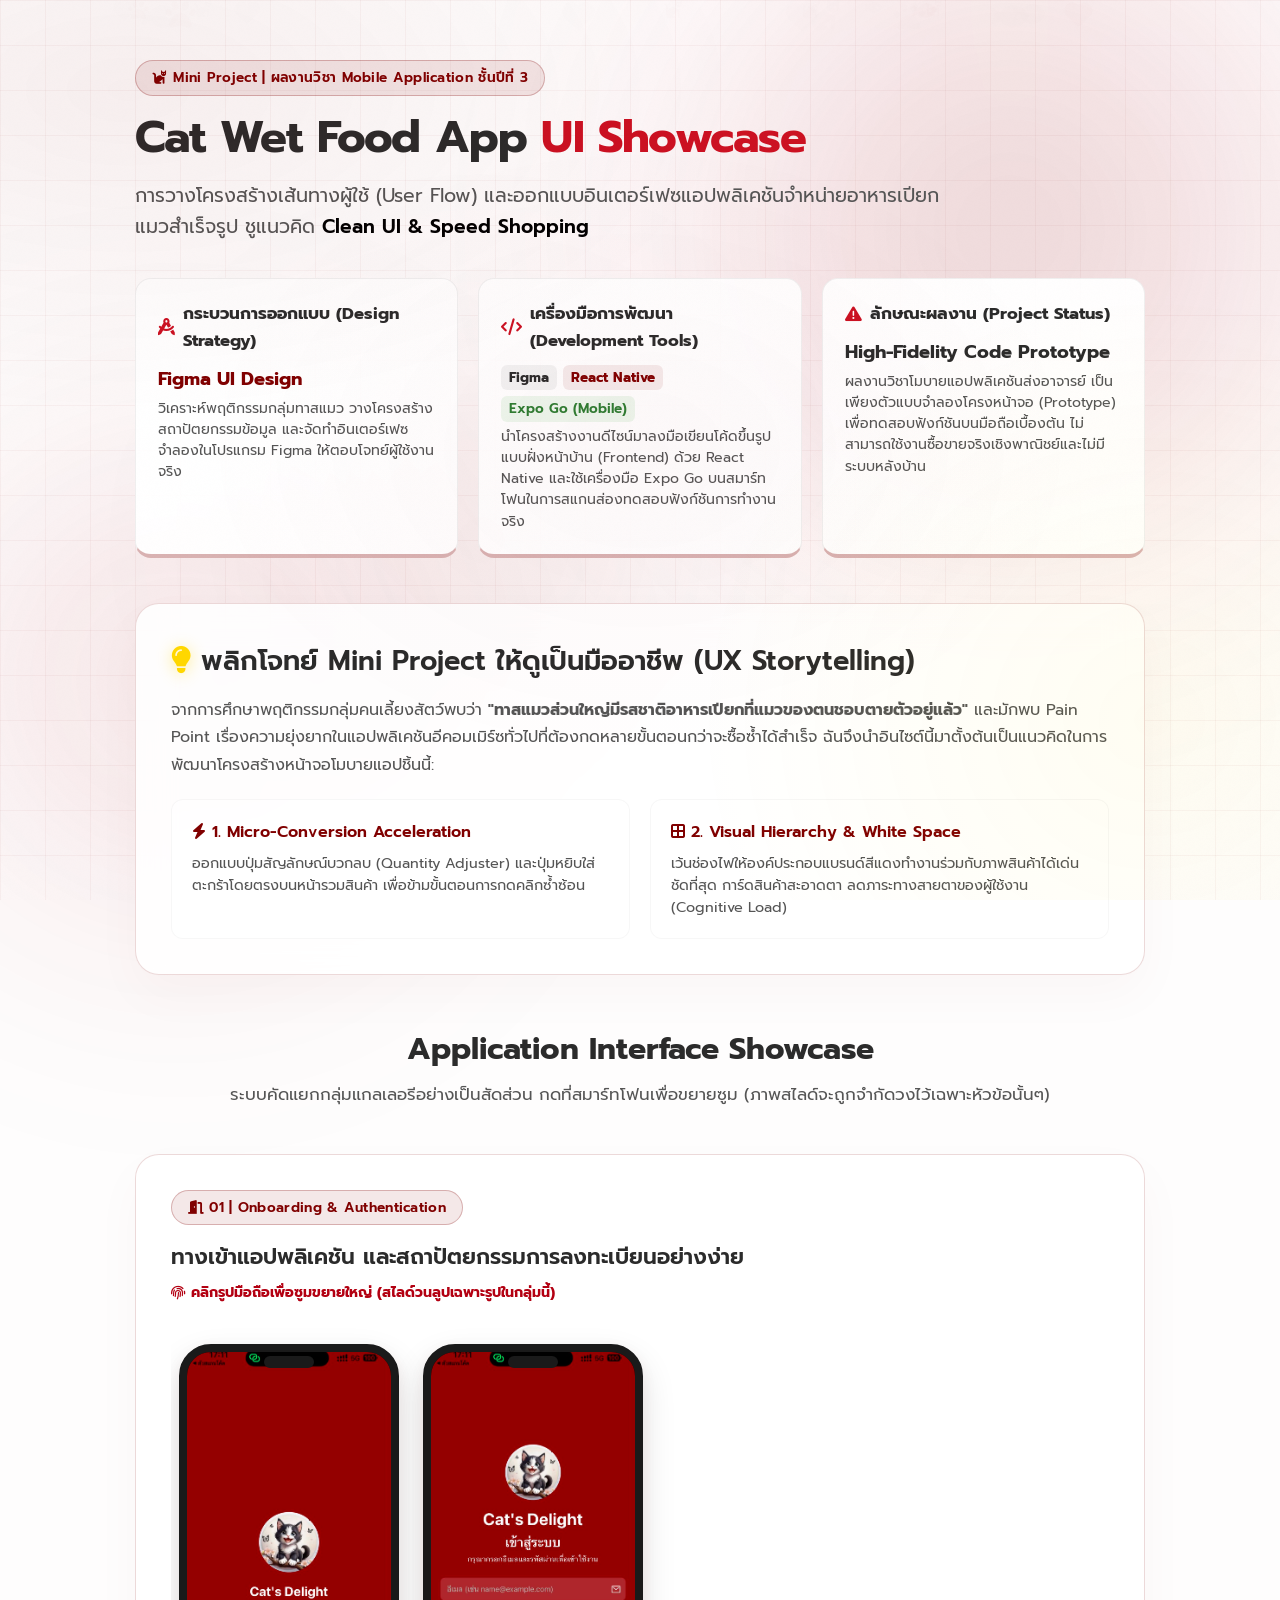
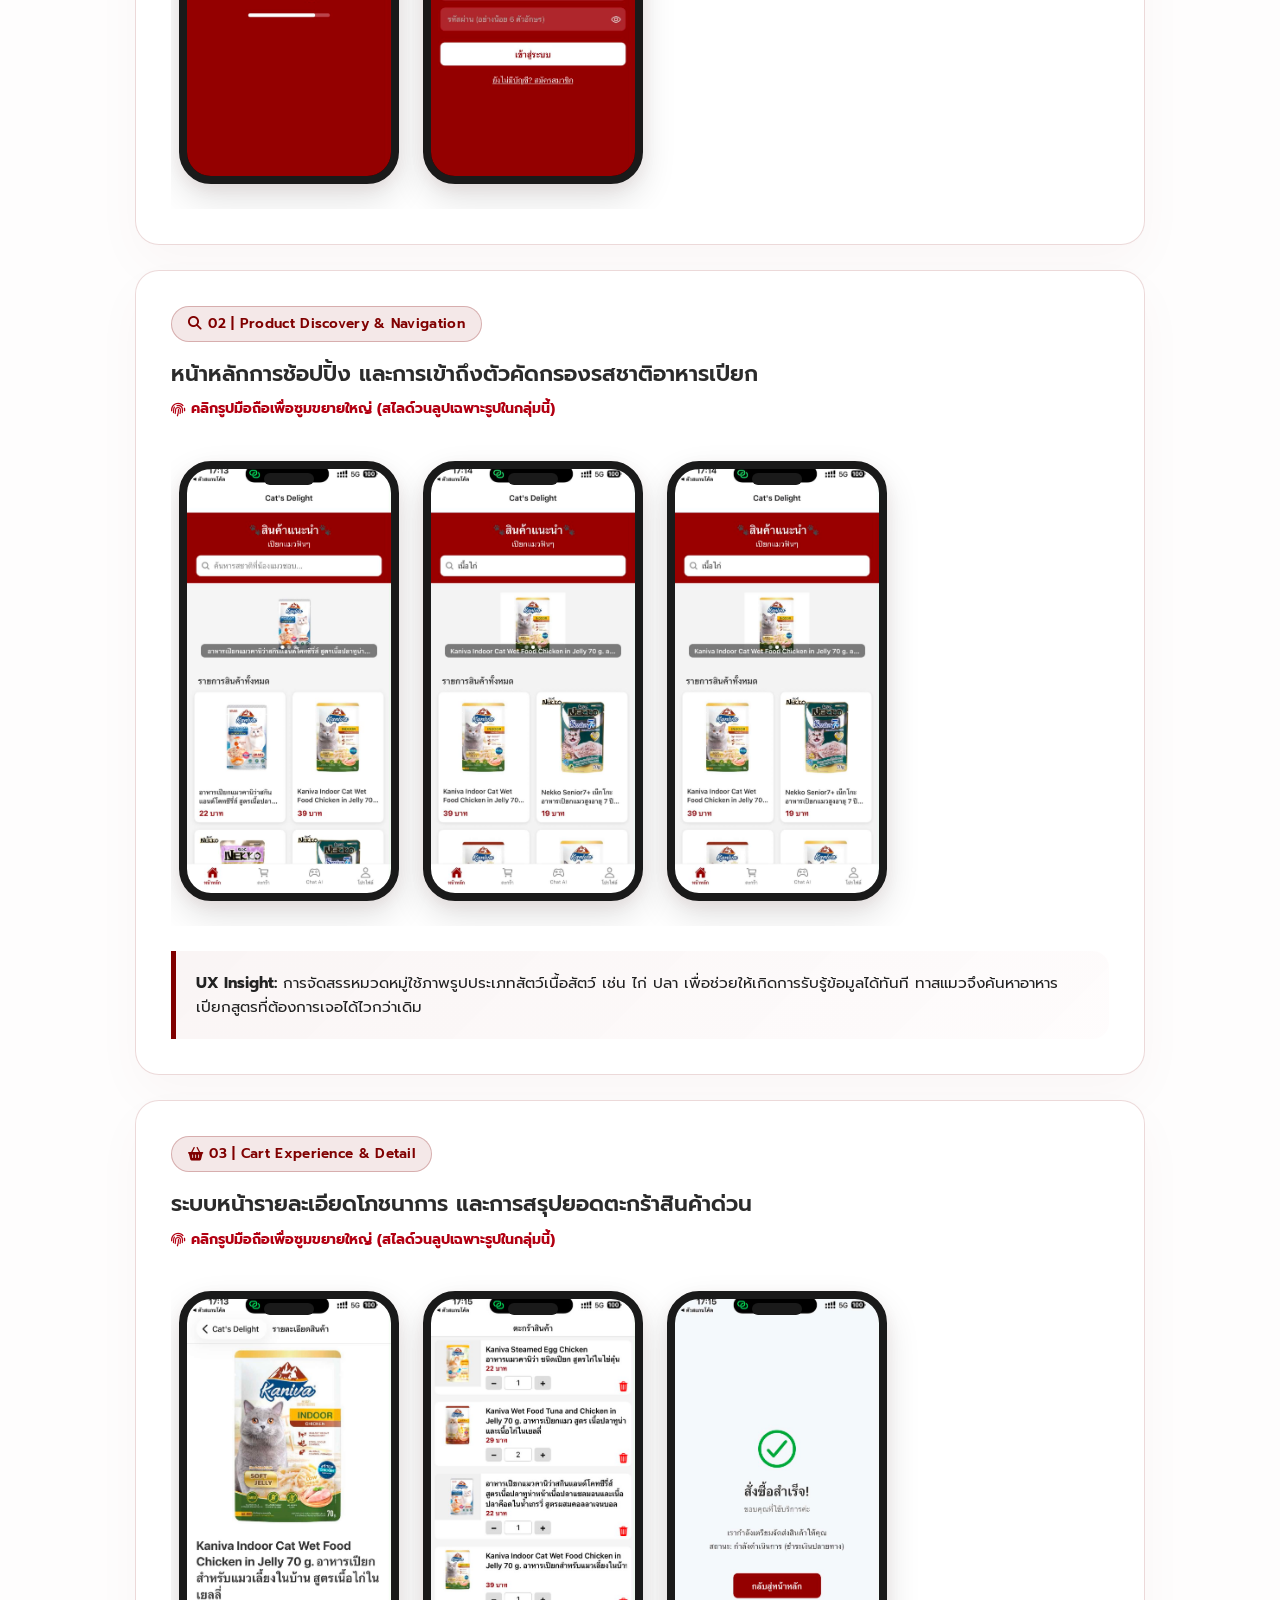
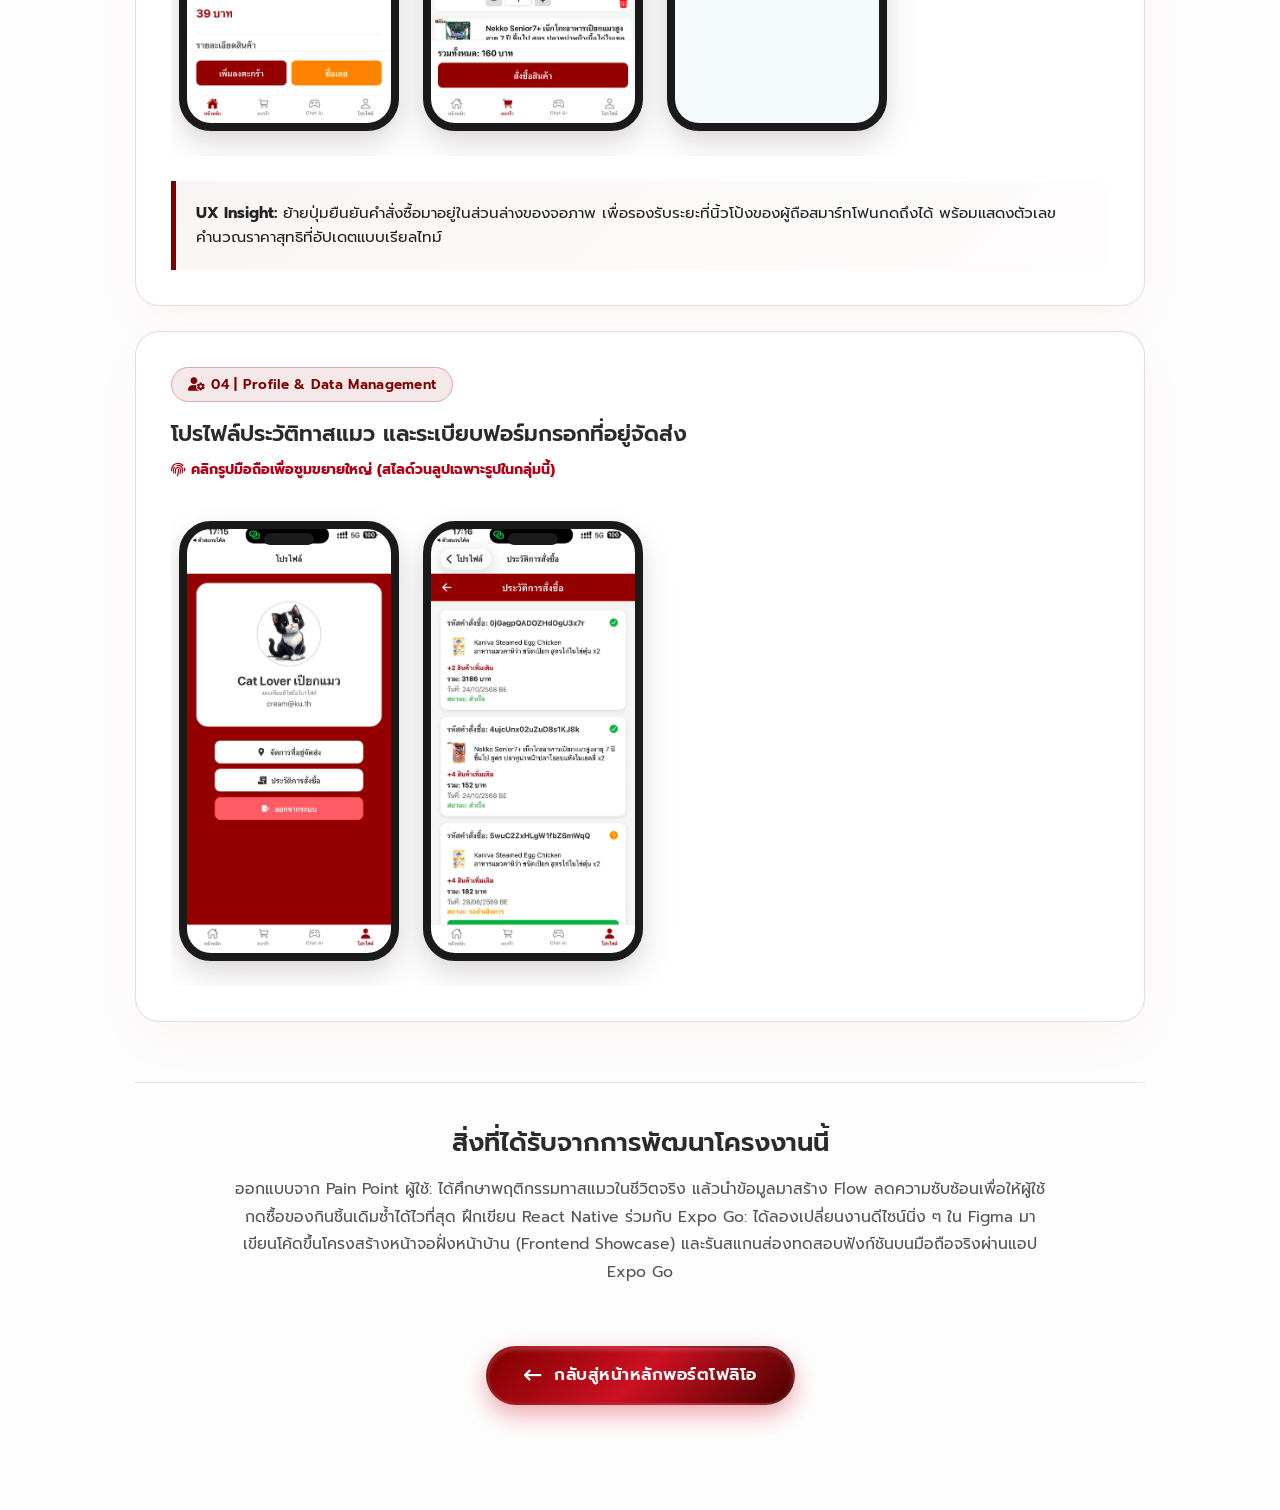
==== commit 1e267cff: "Update project-petfood.html" ====
--- a/project-petfood.html
+++ b/project-petfood.html
@@ -365,7 +365,7 @@
                         <i class="fa-solid fa-compass-drafting" style="color: var(--pet-red-light);"></i> กระบวนการออกแบบ (Design Strategy)
                     </h4>
                     <p style="font-weight: 700; color: var(--pet-red); font-size: 1.15rem; margin-bottom: 4px;">Figma UI Design</p>
-                    <p style="font-size: 0.88rem; font-weight: 400; color: var(--text-light); line-height: 1.5;">วิเคราะห์พฤติกรรมกลุ่มทาสแมว วางโครงสร้างสถาปัตยกรรมข้อมูล (Information Architecture) และจัดทำอินเตอร์เฟซจำลองในโปรแกรม Figma ให้ตอบโจทย์ผู้ใช้งานจริง</p>
+                    <p style="font-size: 0.88rem; font-weight: 400; color: var(--text-light); line-height: 1.5;">วิเคราะห์พฤติกรรมกลุ่มทาสแมว วางโครงสร้างสถาปัตยกรรมข้อมูล และจัดทำอินเตอร์เฟซจำลองในโปรแกรม Figma ให้ตอบโจทย์ผู้ใช้งานจริง</p>
                 </div>
                 <div class="meta-card">
                     <h4 style="color: var(--text-main); margin-bottom: 10px; font-weight: 700; font-size: 1.05rem; display: flex; align-items: center; gap: 8px;">
@@ -618,4 +618,4 @@
         });
     </script>
 </body>
-</html>+</html>
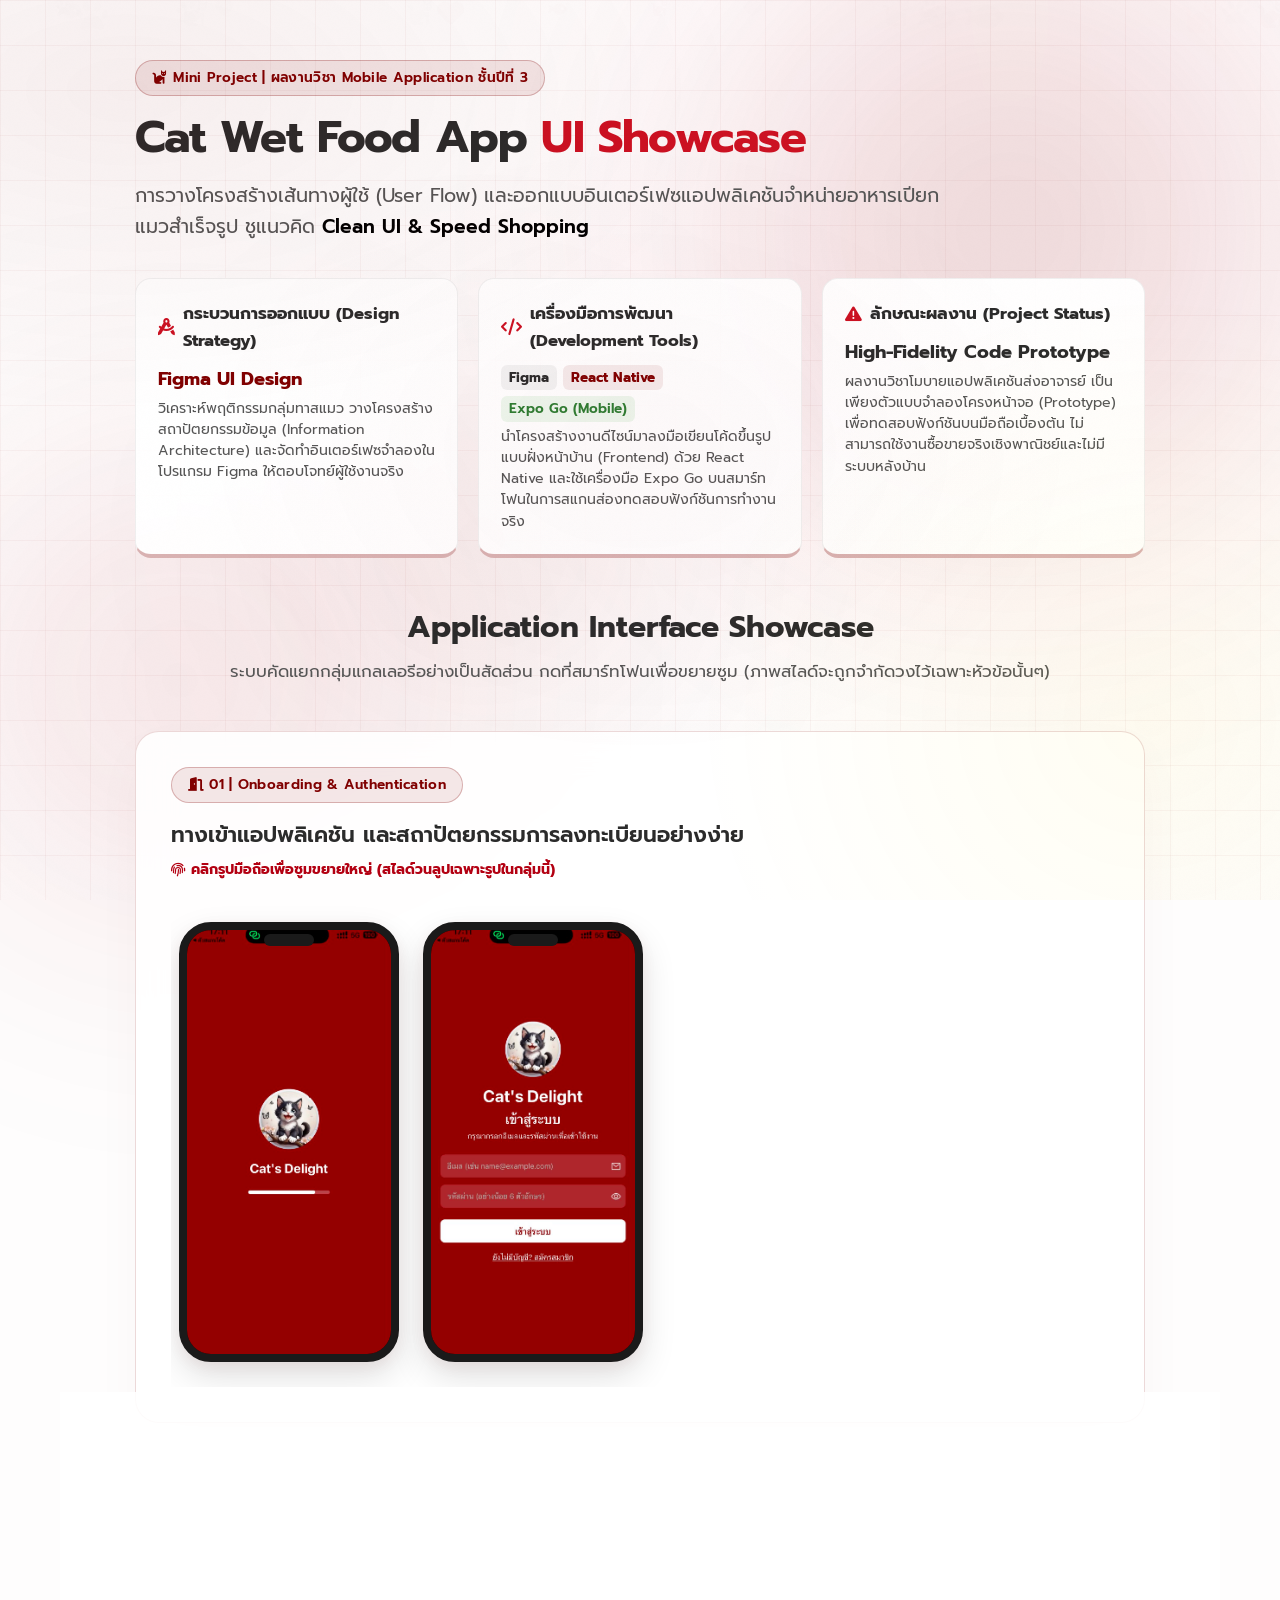
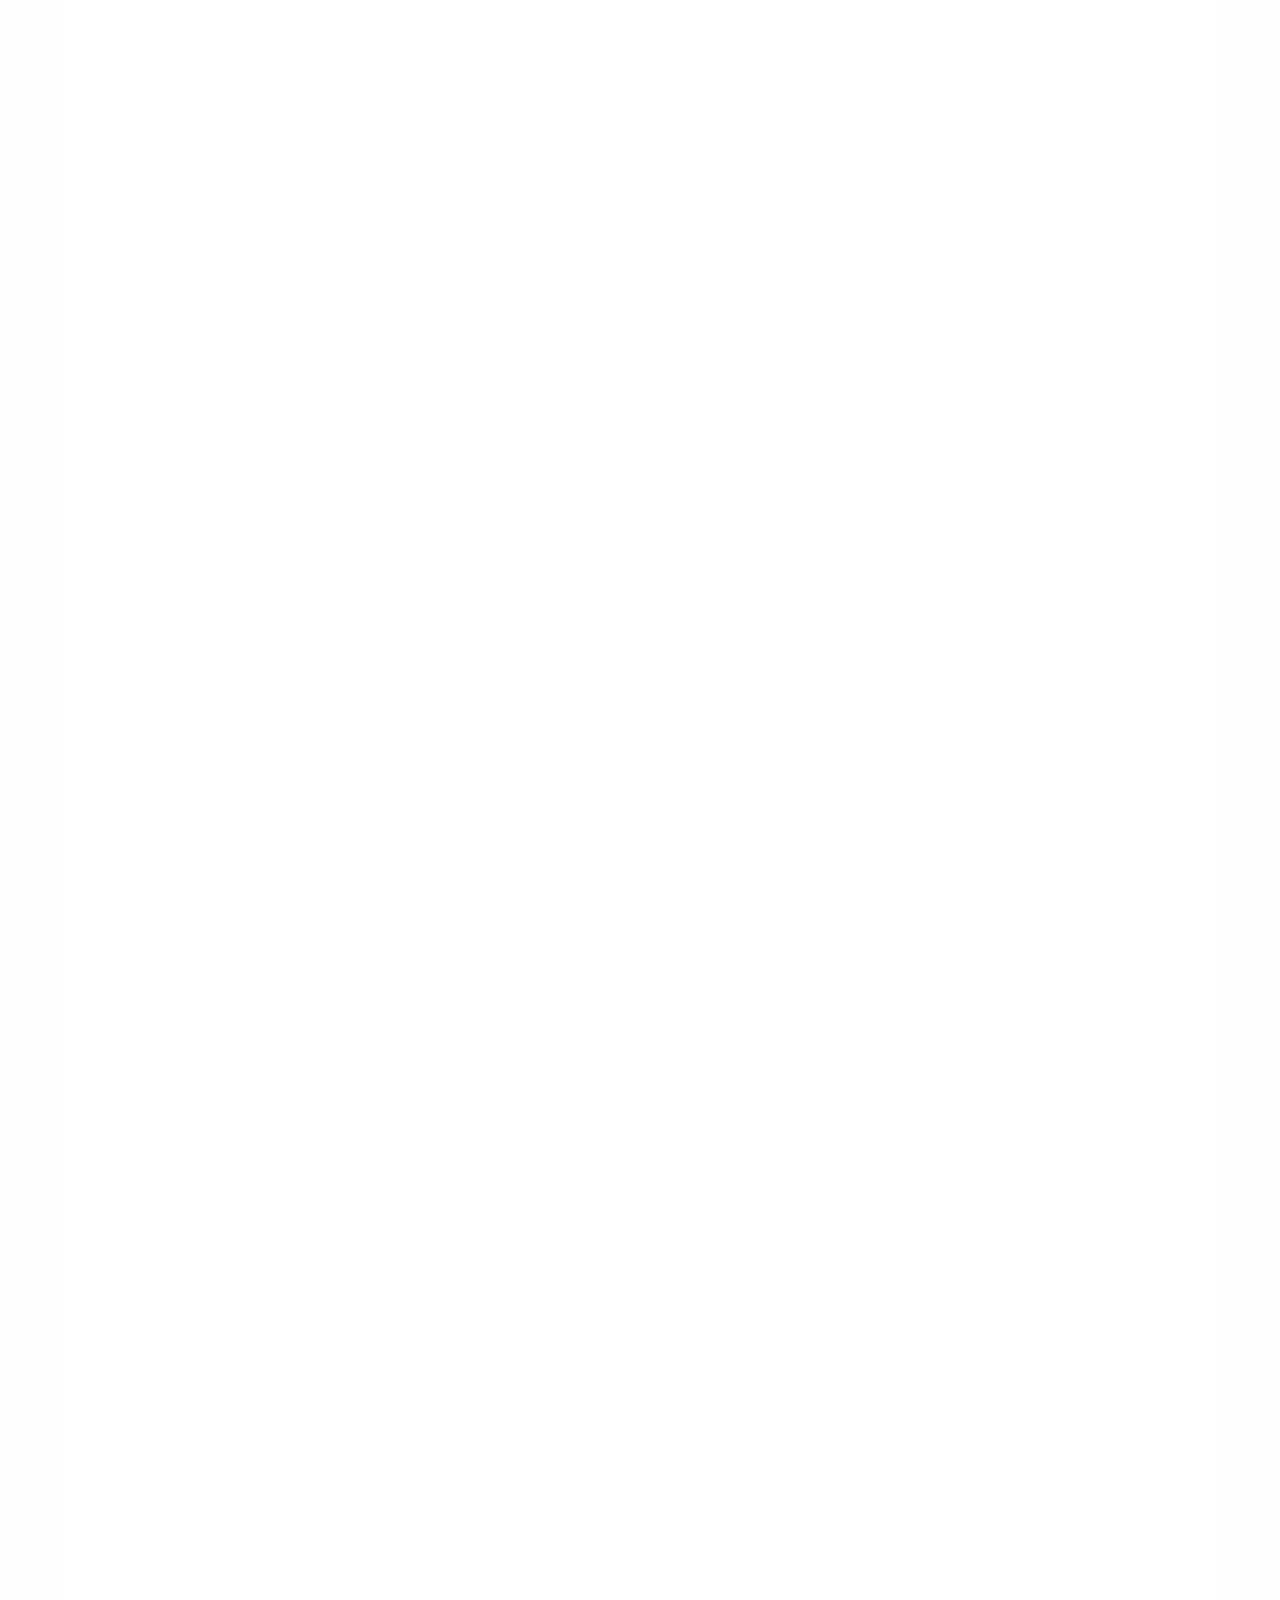
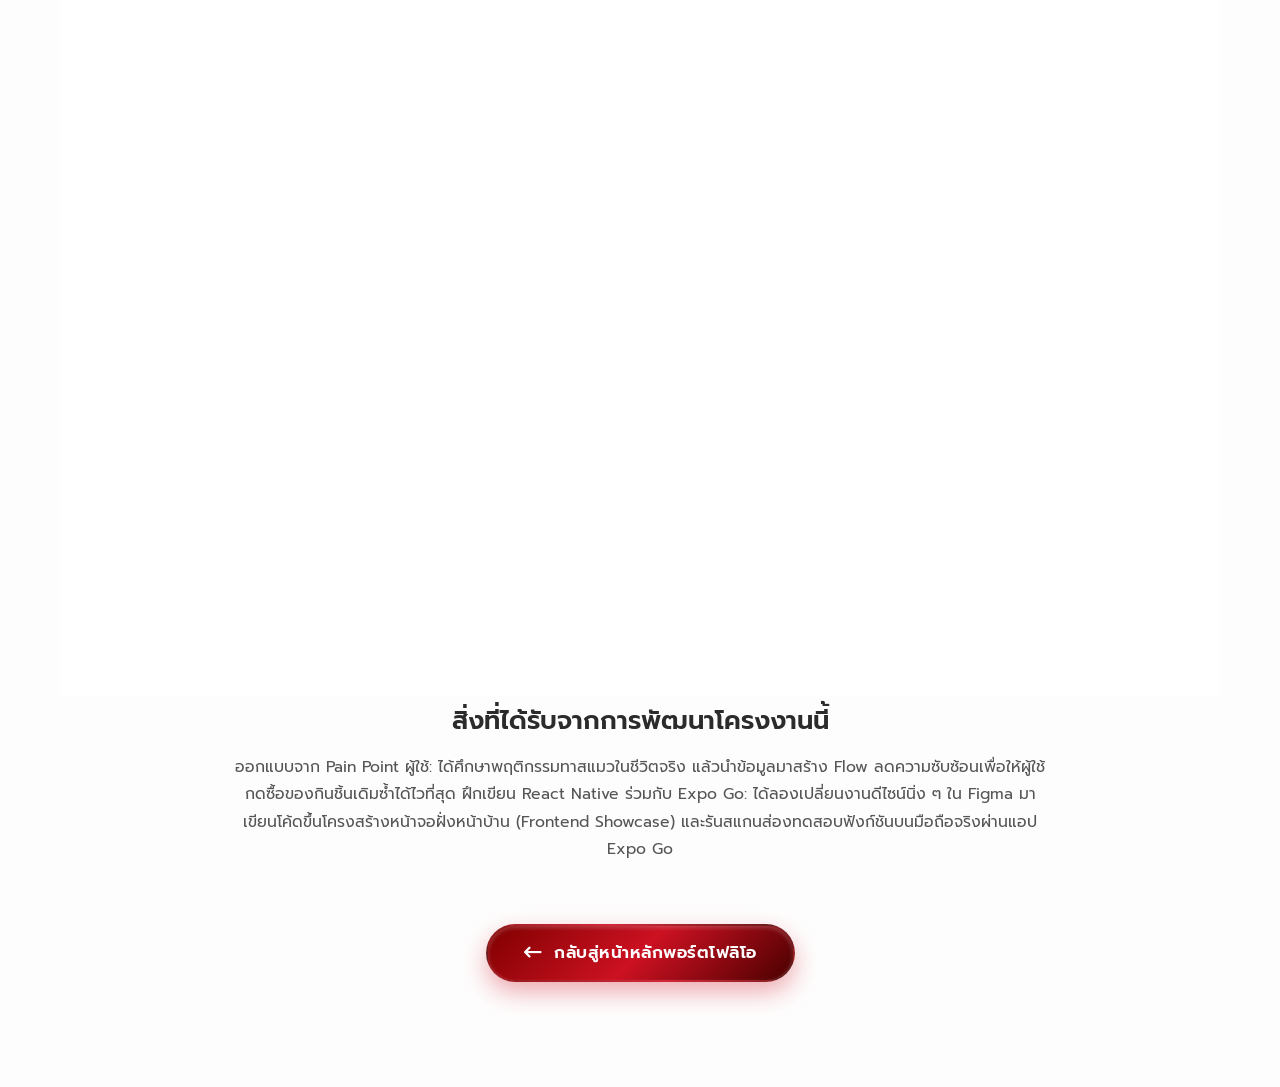
==== commit 4c4d64af: "Update project-petfood.html" ====
--- a/project-petfood.html
+++ b/project-petfood.html
@@ -365,7 +365,7 @@
                         <i class="fa-solid fa-compass-drafting" style="color: var(--pet-red-light);"></i> กระบวนการออกแบบ (Design Strategy)
                     </h4>
                     <p style="font-weight: 700; color: var(--pet-red); font-size: 1.15rem; margin-bottom: 4px;">Figma UI Design</p>
-                    <p style="font-size: 0.88rem; font-weight: 400; color: var(--text-light); line-height: 1.5;">วิเคราะห์พฤติกรรมกลุ่มทาสแมว วางโครงสร้างสถาปัตยกรรมข้อมูล และจัดทำอินเตอร์เฟซจำลองในโปรแกรม Figma ให้ตอบโจทย์ผู้ใช้งานจริง</p>
+                    <p style="font-size: 0.88rem; font-weight: 400; color: var(--text-light); line-height: 1.5;">วิเคราะห์พฤติกรรมกลุ่มทาสแมว วางโครงสร้างสถาปัตยกรรมข้อมูล (Information Architecture) และจัดทำอินเตอร์เฟซจำลองในโปรแกรม Figma ให้ตอบโจทย์ผู้ใช้งานจริง</p>
                 </div>
                 <div class="meta-card">
                     <h4 style="color: var(--text-main); margin-bottom: 10px; font-weight: 700; font-size: 1.05rem; display: flex; align-items: center; gap: 8px;">
@@ -388,26 +388,6 @@
             </div>
         </section>
 
-        <!-- UX Problem Solving Block -->
-        <section class="glass-card" style="margin-bottom: 50px;">
-            <h2 style="font-size: 1.7rem; color: var(--text-main); margin-bottom: 15px; font-weight: 600; display: flex; align-items: center; gap: 10px;">
-                <i class="fa-solid fa-lightbulb" style="color: #FFD700; filter: drop-shadow(0 2px 8px rgba(255,215,0,0.4));"></i> พลิกโจทย์ Mini Project ให้ดูเป็นมืออาชีพ (UX Storytelling)
-            </h2>
-            <p style="margin-bottom: 15px; color: var(--text-light); line-height: 1.7;">
-                จากการศึกษาพฤติกรรมกลุ่มคนเลี้ยงสัตว์พบว่า <strong>"ทาสแมวส่วนใหญ่มีรสชาติอาหารเปียกที่แมวของตนชอบตายตัวอยู่แล้ว"</strong> และมักพบ Pain Point เรื่องความยุ่งยากในแอปพลิเคชันอีคอมเมิร์ซทั่วไปที่ต้องกดหลายขั้นตอนกว่าจะซื้อซ้ำได้สำเร็จ ฉันจึงนำอินไซต์นี้มาตั้งต้นเป็นแนวคิดในการพัฒนาโครงสร้างหน้าจอโมบายแอปชิ้นนี้:
-            </p>
-            <div style="display: grid; grid-template-columns: repeat(auto-fit, minmax(280px, 1fr)); gap: 20px; margin-top: 20px;">
-                <div style="background: rgba(255,255,255,0.6); padding: 20px; border-radius: 12px; border: 1px solid rgba(0,0,0,0.03);">
-                    <h5 style="color: var(--pet-red); font-weight: 600; margin-bottom: 8px; font-size: 1rem;"><i class="fa-solid fa-bolt"></i> 1. Micro-Conversion Acceleration</h5>
-                    <p style="font-size: 0.9rem; color: var(--text-light); line-height: 1.5;">ออกแบบปุ่มสัญลักษณ์บวกลบ (Quantity Adjuster) และปุ่มหยิบใส่ตะกร้าโดยตรงบนหน้ารวมสินค้า เพื่อข้ามขั้นตอนการกดคลิกซ้ำซ้อน</p>
-                </div>
-                <div style="background: rgba(255,255,255,0.6); padding: 20px; border-radius: 12px; border: 1px solid rgba(0,0,0,0.03);">
-                    <h5 style="color: var(--pet-red); font-weight: 600; margin-bottom: 8px; font-size: 1rem;"><i class="fa-solid fa-border-all"></i> 2. Visual Hierarchy & White Space</h5>
-                    <p style="font-size: 0.9rem; color: var(--text-light); line-height: 1.5;">เว้นช่องไฟให้องค์ประกอบแบรนด์สีแดงทำงานร่วมกับภาพสินค้าได้เด่นชัดที่สุด การ์ดสินค้าสะอาดตา ลดภาระทางสายตาของผู้ใช้งาน (Cognitive Load)</p>
-                </div>
-            </div>
-        </section>
-
         <!-- Directory Directory Catalog Section -->
         <section class="project-showcase">
             <h2 style="font-size: 1.9rem; text-align: center; margin-bottom: 8px; font-weight: 700; color: var(--text-main);">
